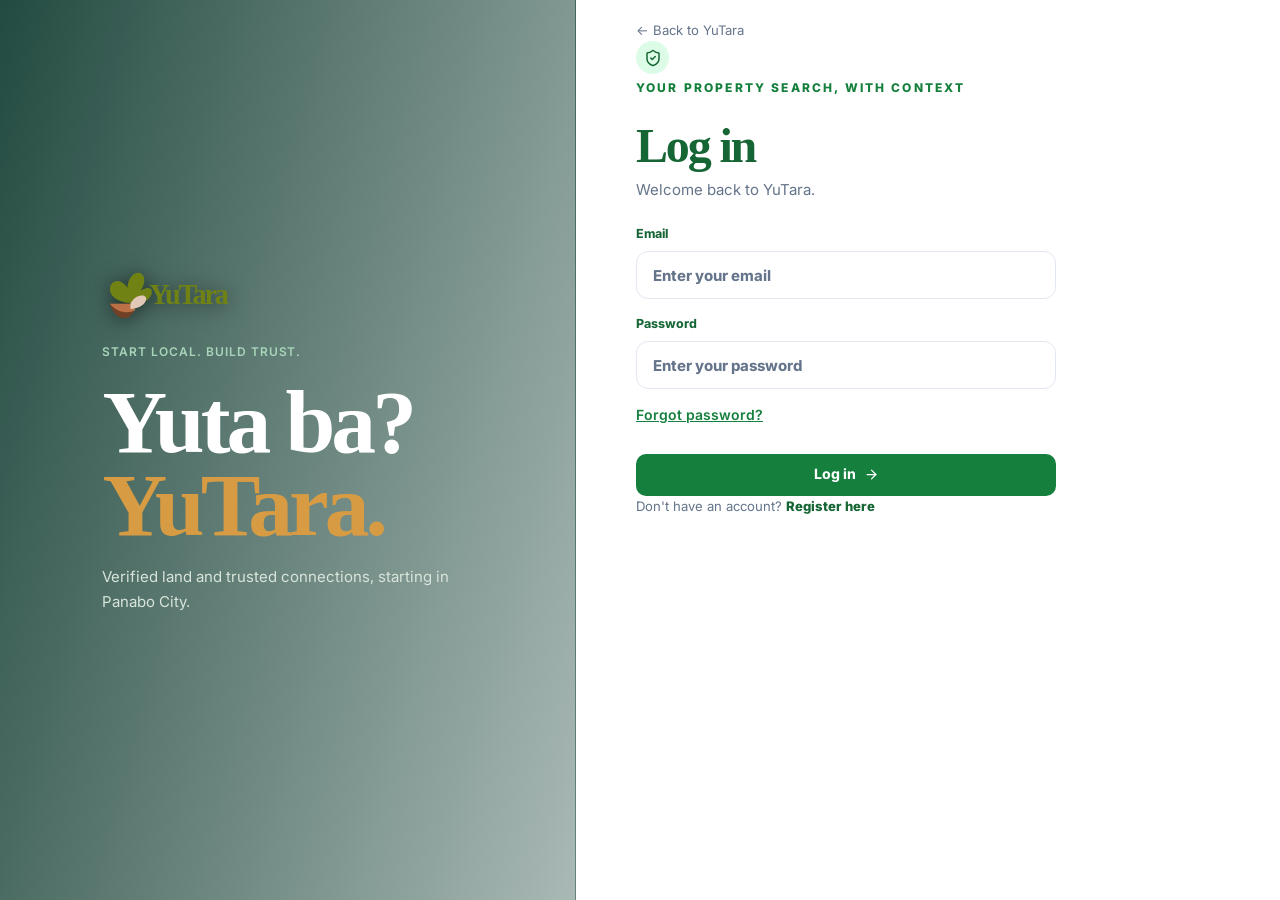
==== login.html @ 3e117502 "Initial commit: YuTara Marketplace HTML & CSS clone" ====
<!DOCTYPE html>
<html lang="en" data-scroll-behavior="smooth">
<head>
  <meta charset="UTF-8" />
  <meta name="viewport" content="width=device-width, initial-scale=1, maximum-scale=5, viewport-fit=cover" />
  <meta name="theme-color" content="#14532d" />
  <title>YuTara | Discover land with confidence</title>
  <link rel="stylesheet" href="styles.css" />
</head>
<body>
  <main class="login-page">
    <div class="login-visual">
      <div class="login-visual-copy">
        <div class="brand">
          <img alt="YuTara" width="160" height="48" class="brand-logo brand-logo-large" src="yutara-logo.svg" />
        </div>
        <div>
          <div class="eyebrow">Start local. Build trust.</div>
          <h1 class="display">
            Yuta ba?<br />
            <em>YuTara.</em>
          </h1>
          <p>
            Verified land and trusted connections, starting in Panabo City.
          </p>
        </div>
      </div>
    </div>

    <section class="login-panel">
      <a class="login-back" href="index.html">← Back to YuTara</a>
      <div class="login-form-wrap">
        <div class="seal">
          <svg xmlns="http://www.w3.org/2000/svg" width="18" height="18" viewBox="0 0 24 24" fill="none" stroke="currentColor" stroke-width="2" stroke-linecap="round" stroke-linejoin="round" class="lucide lucide-shield-check">
            <path d="M20 13c0 5-3.5 7.5-7.66 8.95a1 1 0 0 1-.67-.01C7.5 20.5 4 18 4 13V6a1 1 0 0 1 1-1c2 0 4.5-1.2 6.24-2.72a1.17 1.17 0 0 1 1.52 0C14.51 3.81 17 5 19 5a1 1 0 0 1 1 1z"></path>
            <path d="m9 12 2 2 4-4"></path>
          </svg>
        </div>
        <div class="eyebrow">Your property search, with context</div>
        <h2 class="display">Log in</h2>
        <p class="muted">Welcome back to YuTara.</p>

        <form onsubmit="handleLoginSubmit(event)" class="form-grid" novalidate>
          <label>
            Email
            <input
              id="login-email"
              class="form-input"
              type="email"
              placeholder="Enter your email"
              oninput="document.getElementById('login-error').style.display='none'"
            />
          </label>
          <label>
            Password
            <input
              id="login-password"
              class="form-input"
              type="password"
              placeholder="Enter your password"
              oninput="document.getElementById('login-error').style.display='none'"
            />
          </label>
          <div style="display: flex; justify-content: space-between; align-items: center; margin-bottom: 12px; font-size: 0.875rem;">
            <button
              type="button"
              class="forgot-password-link"
              onclick="openForgotModal()"
            >
              Forgot password?
            </button>
          </div>
          <p id="login-error" class="form-error" role="alert" style="display: none;"></p>
          <button class="button button-primary" type="submit">
            Log in
            <svg xmlns="http://www.w3.org/2000/svg" width="15" height="15" viewBox="0 0 24 24" fill="none" stroke="currentColor" stroke-width="2" stroke-linecap="round" stroke-linejoin="round" class="lucide lucide-arrow-right">
              <path d="M5 12h14"></path>
              <path d="m12 5 7 7-7 7"></path>
            </svg>
          </button>
        </form>

        <p class="login-register">
          Don't have an account?
          <a href="register.html" class="button-link">Register here</a>
        </p>
      </div>
    </section>

    <!-- Forgot Password Modal -->
    <div id="forgot-modal" class="modal-backdrop" role="dialog" aria-modal="true" style="display: none;">
      <div class="modal">
        <div class="modal-header">
          <h2 class="display">Forgot Password</h2>
          <button class="close-button" onclick="closeForgotModal()" aria-label="Close">
            <svg xmlns="http://www.w3.org/2000/svg" width="19" height="19" viewBox="0 0 24 24" fill="none" stroke="currentColor" stroke-width="2" stroke-linecap="round" stroke-linejoin="round" class="lucide lucide-x">
              <path d="M18 6 6 18"></path>
              <path d="m6 6 12 12"></path>
            </svg>
          </button>
        </div>
        <form onsubmit="handleForgotSubmit(event)" class="form-grid" novalidate>
          <p class="muted">
            Enter your email address and we will send instructions to reset
            your password.
          </p>
          <label>
            Email address
            <input
              id="forgot-email"
              class="form-input"
              type="email"
              placeholder="Enter your email"
            />
          </label>
          <p id="forgot-message" role="alert" style="display: none; margin-top: 10px; padding: 10px; border-radius: 6px; font-size: 0.875rem;"></p>
          <div id="forgot-actions" class="modal-foot" style="justify-content: space-between;">
            <button type="button" class="button button-ghost" onclick="closeForgotModal()">Cancel</button>
            <button class="button button-primary" type="submit">Send reset link</button>
          </div>
        </form>
      </div>
    </div>
  </main>
  <script src="app.js"></script>
</body>
</html>
---- styles.css ----
﻿@import url("https://fonts.googleapis.com/css2?family=Inter:wght@300;400;500;600;700&family=Manrope:wght@500;600;700;800&display=swap");

:root {
  --background: #ffffff;
  --foreground: #14532d;
  --primary-green: #166534;
  --action-green: #15803d;
  --accent-green: #22c55e;
  --deep-green: #14532d;
  --soft-green: #dcfce7;
  --background-green: #f0fdf4;
  --white: #ffffff;
  --light-gray: #f8fafc;
  --heading-color: #14532d;
  --body-color: #334155;
  --muted-color: #64748b;
  --border-color: #e2e8f0;
  --green-border: #bbf7d0;
  --line: #e2e8f0;
  --gold: #e8c16c;
  --earth: #7e6840;
  --muted: #64748b;
  --slate: #64748b;
  --amber: #e8c16c;
  --danger: #b91c1c;
  --sans: "Inter", system-ui, -apple-system, "Helvetica Neue", Arial, sans-serif;
  --display: "Manrope", "Inter", system-ui, -apple-system, "Helvetica Neue", Arial,
    sans-serif;
  --radius: 12px;
  --radius-sm: 8px;
  --radius-lg: 16px;
  --shadow-sm: 0 1px 2px 0 rgb(0 0 0 / 0.05);
  --shadow: 0 4px 6px -1px rgb(0 0 0 / 0.06), 0 2px 4px -2px rgb(0 0 0 / 0.04);
  --shadow-md: 0 10px 15px -3px rgb(0 0 0 / 0.07), 0 4px 6px -4px rgb(0 0 0 / 0.06);
  --shadow-lg: 0 20px 25px -5px rgb(0 0 0 / 0.08), 0 8px 10px -6px rgb(0 0 0 / 0.05);
}


* {
  box-sizing: border-box;
}

html {
  scroll-behavior: smooth;
  font-size: 16px;
}

body {
  margin: 0;
  background: var(--background);
  color: var(--body-color);
  font-family: var(--sans);
  font-size: 1rem;
  line-height: 1.6;
  -webkit-font-smoothing: antialiased;
}

h1, h2, h3, h4, h5, h6 {
  font-family: var(--display);
  color: var(--heading-color);
  font-weight: 700;
  line-height: 1.2;
  margin: 0 0 0.75rem 0;
}

h1 { font-size: 2.25rem; }
h2 { font-size: 1.875rem; }
h3 { font-size: 1.5rem; }
h4 { font-size: 1.25rem; }

p {
  font-size: 0.9375rem;
  line-height: 1.6;
  margin: 0 0 1rem 0;
}

p, li, dd, dt, figcaption {
  font-family: var(--sans);
  color: var(--body-color);
}

button,
input,
select,
textarea {
  font: inherit;
}
button {
  cursor: pointer;
}
a {
  color: inherit;
  text-decoration: none;
}

/* ============================================================
   DESIGN SYSTEM â€“ BUTTONS
   ============================================================ */
.btn {
  display: inline-flex;
  align-items: center;
  justify-content: center;
  gap: 8px;
  min-height: 44px;
  padding: 0 20px;
  border-radius: var(--radius);
  border: 1px solid transparent;
  font-weight: 600;
  font-size: 0.9375rem;
  transition: all 0.2s ease;
  cursor: pointer;
  font-family: inherit;
}
.btn:disabled {
  opacity: 0.55;
  cursor: not-allowed;
  transform: none;
}
.btn-primary {
  background: var(--action-green);
  color: var(--white);
  border-color: var(--action-green);
}
.btn-primary:hover:not(:disabled) {
  background: var(--primary-green);
  border-color: var(--primary-green);
}
.btn-ghost {
  background: transparent;
  color: var(--heading-color);
  border-color: var(--border-color);
}
.btn-ghost:hover:not(:disabled) {
  background: var(--background-green);
  border-color: var(--green-border);
}
.btn-outline {
  background: transparent;
  color: var(--action-green);
  border-color: var(--action-green);
}
.btn-outline:hover:not(:disabled) {
  background: var(--action-green);
  color: var(--white);
}
.btn-sm {
  min-height: 36px;
  padding: 0 14px;
  font-size: 0.875rem;
}
.btn-icon {
  width: 44px;
  height: 44px;
  padding: 0;
  border-radius: var(--radius);
}

/* ============================================================
   DESIGN SYSTEM â€“ INPUTS & SELECTS
   ============================================================ */
.input {
  width: 100%;
  height: 44px;
  border: 1px solid var(--border-color);
  background: var(--white);
  border-radius: var(--radius);
  padding: 0 16px;
  font-size: 0.9375rem;
  color: var(--body-color);
  transition: border-color 0.2s ease, box-shadow 0.2s ease;
}
.input:focus {
  outline: none;
  border-color: var(--action-green);
  box-shadow: 0 0 0 3px rgb(34 197 94 / 0.1);
}
select.input {
  cursor: pointer;
}
.textarea {
  min-height: 120px;
  padding: 12px 16px;
  resize: vertical;
}
.label {
  display: block;
  font-size: 0.8125rem;
  font-weight: 600;
  color: var(--heading-color);
  margin-bottom: 6px;
  letter-spacing: 0.02em;
}
.form-field {
  margin-bottom: 1.5rem;
}

/* ============================================================
   DESIGN SYSTEM â€“ BADGES & STATUS
   ============================================================ */
.badge {
  display: inline-flex;
  align-items: center;
  gap: 6px;
  height: 24px;
  padding: 0 8px;
  border-radius: var(--radius-sm);
  font-size: 0.6875rem;
  font-weight: 700;
  letter-spacing: 0.05em;
  text-transform: uppercase;
  white-space: nowrap;
}
.badge-green {
  background: var(--soft-green);
  color: var(--deep-green);
}
.badge-amber {
  background: #fef3c7;
  color: #92400e;
}
.badge-red {
  background: #fee2e2;
  color: #991b1b;
}
.badge-gray {
  background: var(--light-gray);
  color: var(--muted-color);
}

/* ============================================================
   DESIGN SYSTEM â€“ CARDS
   ============================================================ */
.card {
  background: var(--white);
  border: 1px solid var(--border-color);
  border-radius: var(--radius-lg);
  overflow: hidden;
  transition: transform 0.2s ease, box-shadow 0.2s ease;
}
.card:hover {
  transform: translateY(-2px);
  box-shadow: var(--shadow-md);
}
.card > img {
  width: 100%;
  height: 100%;
  object-fit: cover;
  display: block;
}
.card-body {
  padding: 1.5rem;
}
.card-image {
  width: 100%;
  height: 200px;
  background-position: center;
  background-size: cover;
  overflow: hidden;
  border-radius: var(--radius-lg);
}

/* ============================================================
   DESIGN SYSTEM â€“ LAYOUT UTILITIES
   ============================================================ */
.app-shell {
  min-height: 100vh;
  background: var(--background);
  overflow-x: clip;
}
.container {
  width: min(1200px, calc(100% - 40px));
  margin: 0 auto;
}
.page {
  padding: 3rem 0;
}
.section {
  padding: 4rem 0;
}
.section-heading {
  display: flex;
  align-items: end;
  justify-content: space-between;
  gap: 1rem;
  margin-bottom: 2rem;
}
.section-heading h2 {
  font-size: 1.875rem;
  margin: 0;
}
.section-heading p {
  color: var(--muted-color);
  font-size: 0.9375rem;
  max-width: 400px;
  margin: 0;
}
.eyebrow {
  display: inline-flex;
  align-items: center;
  gap: 6px;
  font-size: 0.75rem;
  font-weight: 800;
  letter-spacing: 0.18em;
  text-transform: uppercase;
  color: var(--action-green);
  text-transform: uppercase;
}

/* ============================================================
   DESIGN SYSTEM â€“ LOADING & EMPTY STATES
   ============================================================ */
.empty-state {
  display: flex;
  flex-direction: column;
  align-items: center;
  justify-content: center;
  text-align: center;
  padding: 4rem 1.5rem;
}
.empty-state h3 {
  color: var(--heading-color);
  font-size: 1.25rem;
  margin: 1rem 0 0.5rem 0;
}
.empty-state p {
  color: var(--muted-color);
  font-size: 0.9375rem;
  max-width: 320px;
  margin: 0 auto 1.5rem auto;
}
.spinner {
  width: 34px;
  height: 34px;
  border-radius: 50%;
  border: 3px solid var(--border-color);
  border-top-color: var(--action-green);
  animation: spin 0.8s linear infinite;
}
@keyframes spin {
  to { transform: rotate(360deg); }
}
@keyframes fadeUp {
  from { opacity: 0; transform: translateY(12px); }
  to { opacity: 1; transform: none; }
}
.fade-up {
  animation: fadeUp 0.4s ease both;
}

/* ============================================================
   DESIGN SYSTEM â€“ SIDEBAR NAVIGATION (Spec Part 2)
   ============================================================ */
.sidebar-shell {
  display: block;
  min-height: 100vh;
  width: 100%;
}
.sidebar-holder {
  position: fixed;
  top: 0;
  left: 0;
  width: 260px;
  height: 100vh;
  background: var(--white);
  border-right: 1px solid var(--border-color);
  display: flex;
  flex-direction: column;
  z-index: 100;
  transition: transform 0.28s ease;
  overflow-y: auto;
  flex-shrink: 0;
}
.sidebar-holder .sidebar-content {
  display: flex;
  flex-direction: column;
  height: 100%;
}
.sidebar-brand {
  padding: 1.25rem 1.25rem 1rem 1.25rem;
  display: flex;
  flex-direction: column;
  gap: 0.5rem;
  border-bottom: 1px solid var(--border-color);
}
.brand-flex {
  display: flex;
  align-items: center;
  gap: 0.75rem;
}
.sidebar-logo-mark {
  width: 40px;
  height: 40px;
  display: grid;
  place-items: center;
  background: var(--soft-green);
  border-radius: var(--radius);
  overflow: hidden;
}
.sidebar-logo-mark img {
  width: 28px;
  height: 28px;
  object-fit: contain;
}
.sidebar-brand-name {
  font-family: var(--display);
  font-size: 1.25rem;
  font-weight: 800;
  color: var(--heading-color);
  letter-spacing: -0.02em;
}
.sidebar-brand-slogan {
  font-size: 0.6875rem;
  color: var(--muted-color);
  font-weight: 500;
  letter-spacing: 0.04em;
}
.sidebar-divider {
  height: 1px;
  background: var(--border-color);
  margin: 0.75rem 0;
}
.sidebar-nav {
  flex: 1;
  overflow-y: auto;
  padding: 0.5rem 0;
}
.sidebar-group {
  margin: 0 1rem;
}
.sidebar-group-label {
  font-size: 0.6875rem;
  font-weight: 800;
  letter-spacing: 0.14em;
  text-transform: uppercase;
  color: var(--muted-color);
  margin: 1rem 0 0.5rem 1.25rem;
  padding-left: 0.25rem;
}
.sidebar-group:first-child .sidebar-group-label {
  margin-top: 0.25rem;
}
.sidebar-group-list {
  list-style: none;
  margin: 0;
  padding: 0;
  display: flex;
  flex-direction: column;
  gap: 0.25rem;
}
.sidebar-item {
  display: flex;
  align-items: center;
  gap: 0.75rem;
  width: 100%;
  padding: 0.75rem 1.25rem;
  border: 0;
  background: transparent;
  color: var(--body-color);
  font-size: 0.875rem;
  font-weight: 500;
  border-radius: var(--radius);
  text-align: left;
  cursor: pointer;
  transition: all 0.15s ease;
}
.sidebar-item:hover {
  background: var(--background-green);
  color: var(--heading-color);
}
.sidebar-item svg {
  flex: 0 0 auto;
}
.sidebar-item-label {
  flex: 1;
  min-width: 0;
}
.sidebar-item-arrow {
  flex: 0 0 auto;
  color: var(--muted-color);
  font-size: 0.625rem;
}
.sidebar-item-active {
  background: var(--soft-green);
  color: var(--deep-green);
  font-weight: 600;
}
.sidebar-item-active svg {
  color: var(--action-green);
}
.sidebar-item-active .sidebar-item-arrow {
  color: var(--action-green);
}
.sidebar-footer {
  margin-top: auto;
  padding: 1rem 1.25rem;
  border-top: 1px solid var(--border-color);
  display: flex;
  flex-direction: column;
  gap: 0.75rem;
}
.sidebar-profile {
  display: flex;
  align-items: center;
  gap: 0.75rem;
  padding: 0.75rem 1rem;
  background: var(--background-green);
  border: 1px solid var(--green-border);
  border-radius: var(--radius);
}
.sidebar-profile-avatar {
  width: 36px;
  height: 36px;
  border-radius: 50%;
  background: var(--soft-green);
  color: var(--deep-green);
  display: grid;
  place-items: center;
  font-weight: 700;
  font-size: 0.875rem;
  flex: 0 0 auto;
}
.sidebar-profile-initials {
  line-height: 1;
}
.sidebar-profile-info {
  flex: 1;
  min-width: 0;
}
.sidebar-profile-name {
  font-size: 0.875rem;
  font-weight: 600;
  color: var(--heading-color);
  white-space: nowrap;
  overflow: hidden;
  text-overflow: ellipsis;
}
.sidebar-profile-role {
  font-size: 0.75rem;
  color: var(--muted-color);
  white-space: nowrap;
  overflow: hidden;
  text-overflow: ellipsis;
}
.sidebar-profile-menu {
  width: 32px;
  height: 32px;
  border: 0;
  background: var(--white);
  border-radius: 50%;
  color: var(--muted-color);
  cursor: pointer;
  display: grid;
  place-items: center;
  flex: 0 0 auto;
}
.sidebar-profile-menu:hover {
  background: var(--background-green);
  color: var(--heading-color);
}
.sidebar-logout {
  display: flex;
  align-items: center;
  gap: 0.75rem;
  width: 100%;
  padding: 0.625rem 1rem;
  border: 0;
  background: transparent;
  color: var(--muted-color);
  font-size: 0.875rem;
  font-weight: 500;
  border-radius: var(--radius);
  cursor: pointer;
  transition: all 0.15s ease;
}
.sidebar-logout:hover {
  background: #fef2f2;
  color: var(--danger);
}

/* Mobile drawer */
.sidebar-backdrop {
  position: fixed;
  inset: 0;
  background: rgba(15, 23, 42, 0.35);
  z-index: 200;
  backdrop-filter: blur(2px);
}
.sidebar-drawer {
  position: fixed;
  top: 0;
  left: 0;
  width: min(280px, 80vw);
  height: 100vh;
  background: var(--white);
  border-right: 1px solid var(--border-color);
  z-index: 210;
  transform: translatex(-100%);
  animation: slideIn 0.28s ease forwards;
  display: flex;
  flex-direction: column;
  overflow-y: auto;
}
@keyframes slideIn {
  from { transform: translatex(-100%); }
  to { transform: translatex(0); }
}
.sidebar-drawer-header {
  display: flex;
  align-items: center;
  justify-content: space-between;
  padding: 1rem 1.25rem;
  border-bottom: 1px solid var(--border-color);
}
.sidebar-drawer-close {
  border: 0;
  background: transparent;
  color: var(--body-color);
  cursor: pointer;
  padding: 0.25rem;
  border-radius: var(--radius-sm);
}
.sidebar-drawer-close:hover {
  background: var(--background-green);
}
.sidebar-drawer-nav {
  flex: 1;
  padding: 1rem 0;
  overflow-y: auto;
}
.sidebar-drawer-group {
  padding: 0 1.25rem;
}
.sidebar-drawer-group-label {
  font-size: 0.6875rem;
  font-weight: 800;
  letter-spacing: 0.14em;
  text-transform: uppercase;
  color: var(--muted-color);
  margin: 1rem 0 0.5rem 0;
}
.sidebar-drawer-group:first-child .sidebar-drawer-group-label {
  margin-top: 0.25rem;
}
.sidebar-drawer-group-list {
  list-style: none;
  margin: 0;
  padding: 0;
  display: flex;
  flex-direction: column;
  gap: 0.25rem;
}
.sidebar-drawer-item {
  display: flex;
  align-items: center;
  gap: 0.75rem;
  width: 100%;
  padding: 0.75rem 1rem;
  border: 0;
  background: transparent;
  color: var(--body-color);
  font-size: 0.9375rem;
  font-weight: 500;
  border-radius: var(--radius);
  text-align: left;
  cursor: pointer;
  transition: all 0.15s ease;
}
.sidebar-drawer-item:hover {
  background: var(--background-green);
  color: var(--heading-color);
}
.sidebar-drawer-footer {
  padding: 1rem 1.25rem;
  border-top: 1px solid var(--border-color);
}
.sidebar-drawer-logout {
  display: flex;
  align-items: center;
  gap: 0.75rem;
  width: 100%;
  padding: 0.625rem 1rem;
  border: 0;
  background: transparent;
  color: var(--muted-color);
  font-size: 0.9375rem;
  font-weight: 500;
  border-radius: var(--radius);
  cursor: pointer;
  transition: all 0.15s ease;
}
.sidebar-drawer-logout:hover {
  background: #fef2f2;
  color: var(--danger);
}

/* Main content area next to sidebar */
.app-main {
  margin-left: 260px;
  min-height: 100vh;
  width: calc(100% - 260px);
  min-width: 0;
  background: var(--light-gray);
}
.app-main > .container {
  padding-left: 1.5rem;
  padding-right: 1.5rem;
  width: 100%;
  max-width: 1400px;
}
.profile-settings-grid {
  display: grid;
  grid-template-columns: 280px minmax(0, 1fr);
  align-items: start;
  gap: 2rem;
}
.settings-nav,
.settings-content {
  min-width: 0;
  background: var(--white);
  border: 1px solid var(--border-color);
  border-radius: var(--radius-lg);
}
.settings-nav {
  padding: 1rem;
}
.settings-section h2 {
  margin: 0 0 0.75rem;
  color: var(--heading-color);
  font-size: 1rem;
}
.settings-item {
  display: flex;
  align-items: center;
  gap: 0.75rem;
  width: 100%;
  padding: 0.75rem;
  border: 0;
  border-radius: var(--radius);
  background: transparent;
  color: var(--body-color);
  font: inherit;
  text-align: left;
  cursor: pointer;
}
.settings-item:hover,
.settings-item.active {
  background: var(--background-green);
  color: var(--deep-green);
}
.settings-content {
  padding: 1.5rem;
}
.settings-form .form-section + .form-section {
  margin-top: 1.5rem;
  padding-top: 1.5rem;
  border-top: 1px solid var(--border-color);
}
@media (max-width: 900px) {
  .profile-settings-grid {
    grid-template-columns: 220px minmax(0, 1fr);
    gap: 1.25rem;
  }
}
@media (max-width: 640px) {
  .profile-settings-grid {
    grid-template-columns: 1fr;
  }
  .settings-content {
    padding: 1rem;
  }
}

/* Dashboard layout consistency */
.dashboard-page-container {
  padding: 2rem 1.5rem;
  max-width: 1200px;
  margin: 0 auto;
}

/* Sidebar nav padding */
.sidebar-group {
  margin: 0 1.25rem;
}
.sidebar-item {
  padding: 0.75rem 1rem;
  font-size: 0.875rem;
}
.sidebar-group-list {
  gap: 0.375rem;
}

/* Stats - three main metrics */
.stats {
  display: grid;
  grid-template-columns: repeat(3, 1fr);
  gap: 1rem;
  margin-bottom: 3rem;
}
.stat {
  background: var(--white);
  border: 1px solid var(--border-color);
  border-radius: var(--radius);
  padding: 1.5rem;
  text-align: center;
  transition: box-shadow 0.2s ease;
}
.stat:hover {
  box-shadow: var(--shadow-md);
}

/* Dashboard section spacing */
.dashboard-section {
  margin-bottom: 3rem;
}
.dashboard-section:last-child {
  margin-bottom: 0;
}
.stat:hover {
  box-shadow: var(--shadow-sm);
}
.stat span {
  color: var(--muted-color);
  font-size: 0.8125rem;
  font-weight: 600;
  text-transform: uppercase;
  letter-spacing: 0.05em;
}
.stat strong {
  color: var(--heading-color);
  display: block;
  font-size: 1.75rem;
  font-weight: 800;
  margin-top: 0.5rem;
}

/* Responsive: tablet */
@media (max-width: 1024px) {
  .sidebar-holder {
    width: 240px;
  }
  .app-main {
    margin-left: 240px;
    width: calc(100% - 240px);
  }
  .app-header {
    margin-left: 240px;
    width: calc(100% - 240px);
  }
}

/* Responsive: mobile */
@media (max-width: 768px) {
  .sidebar-holder {
    position: fixed;
    transform: translatex(-100%);
    z-index: 210;
  }
  .sidebar-holder.open {
    transform: translatex(0);
  }
  .app-main {
    margin-left: 0;
    width: 100%;
  }
  .app-header {
    margin-left: 0;
    width: 100%;
  }
}
.demo-notice {
  position: relative;
  z-index: 40;
  display: flex;
  justify-content: center;
  gap: 8px;
  padding: 8px 20px;
  background: #fff4d8;
  border-bottom: 1px solid #ead29d;
  color: #594516;
  font-size: 0.78rem;
  line-height: 1.35;
  text-align: center;
}
.demo-notice strong {
  font-weight: 800;
  text-transform: uppercase;
  letter-spacing: 0.08em;
}

.display {
  font-family: Georgia, "Times New Roman", serif;
  letter-spacing: -0.045em;
}
.muted {
  color: var(--muted);
}
.topbar {
  height: 76px;
  display: flex;
  align-items: center;
  border-top: 3px solid var(--primary-green);
  border-bottom: 1px solid rgba(223, 229, 221, 0.8);
  background: rgba(255, 255, 255, 0.96);
  position: sticky;
  top: 0;
  z-index: 20;
  backdrop-filter: blur(16px);
  transition: transform 0.28s ease;
  padding-top: env(safe-area-inset-top, 0px);
}
.topbar-hidden {
  transform: translateY(-101%);
}
.topbar-dark {
  background: var(--primary-green);
  border-top: 3px solid var(--primary-green);
  border-bottom: 1px solid rgba(215, 156, 67, 0.3);
  color: white;
}
.topbar-dark .nav-links button {
  color: rgba(255, 255, 255, 0.9);
}
.topbar-dark .nav-links button:hover,
.topbar-dark .nav-links .active {
  color: white;
  background: rgba(215, 156, 67, 0.15);
}
.topbar-dark .icon-button {
  border-color: rgba(215, 156, 67, 0.4);
  background: rgba(215, 156, 67, 0.1);
  color: white;
}
.topbar-dark .button-ghost {
  border-color: rgba(215, 156, 67, 0.5);
  color: white;
}
.topbar-dark .button-ghost:hover {
  background: rgba(215, 156, 67, 0.15);
  color: white;
}
.topbar-dark .button-primary {
  background: var(--gold);
  color: #2a271c;
}
.topbar-dark .button-primary:hover {
  background: #e8c16c;
}
.topbar-dark .mobile-nav {
  background: var(--primary-green);
  border-bottom-color: rgba(215, 156, 67, 0.3);
}
.topbar-dark .mobile-nav a,
.topbar-dark .mobile-nav button {
  color: white;
}
.topbar-dark .mobile-nav a:hover,
.topbar-dark .mobile-nav button:hover {
  background: rgba(215, 156, 67, 0.15);
}

.topbar-transparent {
  background: rgba(18, 61, 50, 0.08);
  border-top: none;
  border-bottom: none;
  color: white;
  backdrop-filter: blur(4px);
  -webkit-backdrop-filter: blur(4px);
  position: absolute;
  top: 0;
  left: 0;
  right: 0;
  z-index: 30;
}
.topbar-transparent .nav-links button {
  color: white;
  text-shadow: 0 1px 3px rgba(0, 0, 0, 0.6);
}
.topbar-transparent .nav-links button:hover,
.topbar-transparent .nav-links .active {
  color: white;
  background: rgba(215, 156, 67, 0.15);
}
.topbar-transparent .icon-button {
  border-color: rgba(255, 255, 255, 0.35);
  background: rgba(255, 255, 255, 0.05);
  color: white;
}
.topbar-transparent .button-ghost {
  border-color: rgba(255, 255, 255, 0.35);
  color: white;
}
.topbar-transparent .button-ghost:hover {
  background: rgba(255, 255, 255, 0.1);
  color: white;
}
.topbar-transparent .mobile-nav {
  background: rgba(18, 61, 50, 0.9);
  border-bottom: none;
}
.topbar-transparent .mobile-nav a,
.topbar-transparent .mobile-nav button {
  color: white;
}
.topbar-transparent .mobile-nav a:hover,
.topbar-transparent .mobile-nav button:hover {
  background: rgba(255, 255, 255, 0.05);
}
.nav {
  display: flex;
  align-items: center;
  justify-content: space-between;
  gap: 24px;
}
.brand {
  display: flex;
  align-items: center;
  color: var(--primary-green);
}
.brand-logo {
  display: block;
  width: 132px;
  height: auto;
}
.brand-logo-large {
  display: block;
  width: 170px;
  height: auto;
}
.brand-mark {
  width: 32px;
  height: 32px;
  display: grid;
  place-items: center;
  border-radius: 10px;
  background: var(--primary-green);
  color: #f4cf87;
  font-family: Georgia, serif;
  font-size: 1.25rem;
}
.nav-links {
  display: flex;
  align-items: center;
  gap: 27px;
  margin-inline: auto;
}
.nav-links button {
  color: #526057;
  font-size: 0.92rem;
  background: none;
  border: 0;
  padding: 8px 0;
}
.nav-links button:hover,
.nav-links .active {
  color: white;
  background: var(--primary-green);
  font-weight: 700;
  padding-inline: 11px;
}
.public-site-links {
  display: flex;
  align-items: center;
  justify-content: center;
  flex: 1;
  gap: clamp(0.65rem, 1.5vw, 1.5rem);
  min-width: 0;
}
.public-site-links a {
  color: var(--body-color);
  font-size: 0.875rem;
  font-weight: 600;
  white-space: nowrap;
  text-decoration: none;
}
.public-site-links a:hover {
  color: var(--action-green);
}
.about-content-grid,
.contact-grid {
  display: grid;
  grid-template-columns: repeat(2, minmax(0, 1fr));
  gap: 3rem;
  margin-top: 2rem;
}
.about-content-grid {
  margin-top: 3rem;
}
.services-grid {
  display: grid;
  grid-template-columns: repeat(3, minmax(0, 1fr));
  gap: 1.5rem;
  margin-top: 2rem;
}
.nav-actions {
  position: relative;
  display: flex;
  align-items: center;
  gap: 10px;
}
.icon-button,
.menu-button {
  border: 1px solid var(--line);
  background: white;
  color: var(--primary-green);
  border-radius: 50%;
  width: 39px;
  height: 39px;
  display: grid;
  place-items: center;
}
.menu-button {
  display: none;
  border-radius: 10px;
}
.nav-toggle {
  display: none;
  border-radius: 10px;
}
.nav-auth {
  display: inline-flex;
  align-items: center;
  gap: 10px;
}
.mobile-nav {
  display: none;
  position: absolute;
  top: 100%;
  left: 0;
  right: 0;
  z-index: 25;
  padding: 8px 16px 16px;
  background: white;
  border-bottom: 1px solid var(--line);
  box-shadow: 0 20px 34px rgba(25, 51, 39, 0.14);
}
.mobile-nav a,
.mobile-nav button {
  display: block;
  width: 100%;
  text-align: left;
  padding: 13px 12px;
  border: 0;
  border-radius: 8px;
  background: none;
  color: var(--primary-green);
  font-size: 0.98rem;
  font-weight: 700;
}
.mobile-nav a:hover,
.mobile-nav button:hover {
  background: var(--soft-green);
}
[data-theme="dark"] .mobile-nav {
  background: #14201b;
}
.account-trigger {
  display: grid;
}
.account-menu {
  position: absolute;
  z-index: 30;
  top: calc(100% + 12px);
  right: 0;
  width: 180px;
  padding: 8px;
  border: 1px solid var(--line);
  background: white;
  box-shadow: 0 16px 35px rgba(25, 51, 39, 0.13);
}
.account-menu button {
  display: block;
  width: 100%;
  padding: 10px 11px;
  border: 0;
  background: transparent;
  color: var(--primary-green);
  text-align: left;
  font-size: 0.82rem;
}
.account-menu button:hover {
  background: var(--soft-green);
}
.account-menu hr {
  border: 0;
  border-top: 1px solid var(--line);
  margin: 5px 0;
}
.button {
  display: inline-flex;
  align-items: center;
  justify-content: center;
  gap: 8px;
  min-height: 42px;
  padding: 0 17px;
  border-radius: 10px;
  border: 1px solid transparent;
  font-weight: 750;
  font-size: 0.88rem;
  transition:
    transform 0.2s,
    background 0.2s,
    border 0.2s;
}
.button:hover {
  transform: translateY(-2px);
}
.button-primary {
  background: var(--action-green);
  color: white;
}
.button-primary:hover {
  background: var(--primary-green);
}
.button-ghost {
  background: transparent;
  color: var(--primary-green);
  border-color: var(--line);
}
.button-ghost:hover {
  background: white;
}
.button-gold {
  background: #edbd68;
  color: #2a271c;
}

.hero {
  min-height: 588px;
  padding: 74px 0 96px;
  position: relative;
  background:
    linear-gradient(
      110deg,
      #f7f8f3 0%,
      #f7f8f3 45%,
      rgba(247, 248, 243, 0.35) 100%
    ),
    url("https://images.unsplash.com/photo-1500382017468-9049fed747ef?auto=format&fit=crop&w=1800&q=85")
      center/cover;
}
.hero:after {
  content: "";
  position: absolute;
  inset: auto 0 0;
  height: 90px;
  background: linear-gradient(transparent, var(--background));
  pointer-events: none;
}
.hero-dark {
  min-height: 100vh;
  height: 100vh;
  padding: 120px 40px 60px 40px;
  position: relative;
  background:
    linear-gradient(
      180deg,
      rgba(18, 61, 50, 0.3) 0%,
      rgba(18, 61, 50, 0.2) 40%,
      rgba(18, 61, 50, 0.35) 100%
    ),
    url("https://images.unsplash.com/photo-1500382017468-9049fed747ef?auto=format&fit=crop&w=1800&q=85")
      center/cover fixed;
  display: block;
}
.hero-dark:after {
  display: none;
}
.hero-dark .hero-content {
  position: relative;
  z-index: 1;
  max-width: 560px;
  width: 100%;
  text-align: left !important;
  padding-left: 0;
}
.hero-dark .hero-content > * {
  text-align: left !important;
  margin-left: 0 !important;
}
.hero-dark .eyebrow {
  color: #e8c16c;
  text-transform: uppercase;
  letter-spacing: 0.15em;
  font-size: 0.82rem;
  margin-bottom: 12px;
}
.hero-dark h1,
.hero-dark h1 em {
  color: white;
  font-size: clamp(3.5rem, 8vw, 6rem);
  line-height: 1;
  margin: 0 0 16px 0;
}
.hero-dark h1 em {
  color: #d79c43;
  font-style: italic;
}
.hero-dark .hero-subhead {
  color: rgba(255, 255, 255, 0.9);
  font-size: clamp(0.95rem, 1.2vw, 1.1rem);
  line-height: 1.6;
  max-width: 480px;
  margin: 0 0 28px 0;
}
.hero-dark .hero-actions {
  justify-content: flex-start !important;
  margin-top: 0;
}
.hero-dark .hero-actions .button-primary {
  background: var(--gold);
  color: #2a271c;
  padding: 12px 24px;
  font-weight: 700;
}
.hero-dark .hero-actions .button-primary:hover {
  background: #e8c16c;
}
.hero-dark .seal {
  background: white;
  color: var(--primary-green);
}
.hero-dark .hero-note span {
  color: white;
}
.hero-content {
  position: relative;
  z-index: 1;
  max-width: 570px;
}
.hero h1,
.market-header h1,
.workspace h1,
.detail-copy h1 {
  color: var(--primary-green);
}
.hero h1 {
  font-size: clamp(3.7rem, 7vw, 6.7rem);
  line-height: 0.9;
  margin: 19px 0 25px;
}
.display em {
  color: #e8c16c;
}
.hero p {
  max-width: 465px;
  color: #526057;
  font-size: 1.08rem;
  line-height: 1.7;
}
.hero-actions {
  display: flex;
  gap: 11px;
  margin-top: 31px;
}
.hero-note {
  display: flex;
  align-items: center;
  gap: 11px;
  margin-top: 37px;
  color: #607069;
  font-size: 0.82rem;
}
.hero-note strong {
  color: var(--primary-green);
}
.seal {
  width: 33px;
  height: 33px;
  display: grid;
  place-items: center;
  background: var(--soft-green);
  color: var(--primary-green);
  border-radius: 50%;
}

.section-heading h2 {
  margin: 8px 0 0;
  color: var(--primary-green);
  font-size: clamp(2rem, 4vw, 3.4rem);
  line-height: 1;
}
.section-heading p {
  max-width: 360px;
  color: var(--muted);
  line-height: 1.6;
}
.trust-grid {
  display: grid;
  grid-template-columns: repeat(4, 1fr);
  gap: 12px;
}
.trust-card {
  padding: 25px;
  border: 1px solid var(--line);
  background: rgba(255, 255, 255, 0.45);
  min-height: 205px;
}
.trust-icon {
  color: var(--gold);
  margin-bottom: 39px;
}
.trust-card h3 {
  color: var(--primary-green);
  margin: 0 0 8px;
  font-size: 1.02rem;
}
.trust-card p {
  color: var(--muted);
  font-size: 0.85rem;
  line-height: 1.6;
  margin: 0;
}
.soft-band {
  background: var(--light-gray);
}
.property-grid {
  display: grid;
  grid-template-columns: repeat(3, 1fr);
  gap: 18px;
}
.property-card {
  border: 1px solid var(--line);
  background: var(--white);
  overflow: hidden;
  border-radius: 12px;
  transition:
    transform 0.2s,
    box-shadow 0.2s;
}
.property-card:hover {
  transform: translateY(-4px);
  box-shadow: 0 20px 40px rgba(15, 23, 42, 0.08);
}
.property-image {
  height: 205px;
  aspect-ratio: 4 / 3;
  position: relative;
  background-position: center;
  background-size: cover;
  overflow: hidden;
}
.property-image:after {
  content: "";
  position: absolute;
  inset: 0;
  background: linear-gradient(180deg, rgba(0, 0, 0, 0.18), transparent 40%);
}
.property-card:hover .property-image {
  transform: scale(1.04);
  transition: transform 0.4s ease;
}
.price-per-sqm {
  color: var(--earth);
  font-size: 0.78rem;
  font-weight: 700;
}
.property-road-access {
  display: flex;
  align-items: center;
  gap: 6px;
  margin-top: 6px;
  color: var(--muted);
  font-size: 0.72rem;
}
.badge-row {
  position: absolute;
  z-index: 1;
  top: 13px;
  left: 13px;
  display: flex;
  gap: 7px;
}
.badge {
  display: inline-flex;
  align-items: center;
  gap: 5px;
  padding: 5px 8px;
  font-size: 0.65rem;
  font-weight: 850;
  letter-spacing: 0.06em;
  text-transform: uppercase;
  border-radius: 5px;
}
.badge-verified {
  color: #234b38;
  background: #dff3e2;
}
.badge-promoted {
  background: #f3cf8f;
  color: #66501e;
}
.badge-status {
  background: rgba(255, 255, 255, 0.92);
  color: var(--primary-green);
}
.badge-status.open_for_offers,
.status.open_for_offers {
  background: #dff3e2;
  color: #276344;
}
.badge-status.closed,
.status.closed {
  background: #e7e9e6;
  color: #68726c;
}
.badge-status.sold,
.status.sold {
  background: #dceaf1;
  color: #356274;
}
.badge-status.terminated,
.status.terminated {
  background: #ffe1d9;
  color: #9a432d;
}
.listing-status {
  margin-top: 5px;
}
.save-float {
  position: absolute;
  z-index: 1;
  right: 13px;
  top: 13px;
  background: white;
  color: var(--primary-green);
  border: 0;
  border-radius: 50%;
  width: 34px;
  height: 34px;
  display: grid;
  place-items: center;
}
.property-body {
  padding: 18px;
}
.property-type {
  color: var(--gold);
  font-size: 0.69rem;
  font-weight: 850;
  letter-spacing: 0.11em;
  text-transform: uppercase;
}
.property-body h3 {
  color: var(--primary-green);
  margin: 8px 0 6px;
  font-size: 1.13rem;
}
.property-location {
  display: flex;
  align-items: center;
  gap: 5px;
  color: var(--muted);
  font-size: 0.82rem;
}
.property-meta {
  display: flex;
  justify-content: space-between;
  align-items: end;
  margin-top: 18px;
  padding-top: 14px;
  border-top: 1px solid #edf0ec;
}
.price {
  color: var(--primary-green);
  font-weight: 900;
  font-size: 1.05rem;
}
.area {
  color: var(--muted);
  font-size: 0.78rem;
}
.card-action {
  width: 100%;
  margin-top: 15px;
}

.marketplace {
  padding: 42px 20px 90px;
}
.market-header {
  display: flex;
  align-items: end;
  justify-content: space-between;
  gap: 20px;
  margin: 28px 0;
}
.market-header h1 {
  font-size: clamp(2.2rem, 5vw, 4.2rem);
  line-height: 0.95;
  margin: 0;
}
.search-box {
  display: flex;
  align-items: center;
  gap: 10px;
  background: white;
  border: 1px solid var(--line);
  padding: 0 14px;
  min-width: min(410px, 100%);
  height: 48px;
}
.search-box input {
  border: 0;
  outline: 0;
  width: 100%;
  color: var(--primary-green);
}
.market-layout {
  display: grid;
  grid-template-columns: 235px 1fr;
  gap: 30px;
}
.filter-panel {
  border-top: 2px solid var(--primary-green);
  padding-top: 17px;
  position: sticky;
  top: 96px;
  align-self: start;
}
.filter-panel h3 {
  color: var(--primary-green);
  margin: 0 0 19px;
}
.filter-group {
  padding: 18px 0;
  border-bottom: 1px solid var(--line);
}
.filter-group label {
  display: block;
  color: #5e6d63;
  font-size: 0.78rem;
  margin-bottom: 9px;
}
.filter-group input,
.filter-group select,
.form-input {
  width: 100%;
  border: 1px solid var(--line);
  background: white;
  padding: 10px 11px;
  outline: 0;
  color: var(--primary-green);
}
.filter-group input:focus,
.filter-group select:focus,
.form-input:focus {
  border-color: var(--gold);
  box-shadow: 0 0 0 3px rgba(215, 156, 67, 0.14);
}
.range-row {
  display: grid;
  grid-template-columns: 1fr 1fr;
  gap: 7px;
}
.check-label {
  display: flex !important;
  align-items: center;
  gap: 8px;
  margin: 0 !important;
}
.results-top {
  display: flex;
  align-items: center;
  justify-content: space-between;
  margin-bottom: 17px;
}
.results-top select {
  border: 0;
  background: transparent;
  color: var(--primary-green);
  font-weight: 700;
  padding: 7px;
}
.mobile-filter {
  display: none;
}

.map-page {
  padding: 48px 20px 90px;
}
.map-heading,
.dashboard-heading {
  display: flex;
  align-items: end;
  justify-content: space-between;
  gap: 24px;
  margin-bottom: 30px;
}
.map-heading h1 {
  max-width: 650px;
  margin: 12px 0 10px;
  color: var(--primary-green);
  font-size: clamp(2.5rem, 5vw, 4.8rem);
  line-height: .94;
}
.map-layout {
  display: grid;
  grid-template-columns: minmax(0, 1fr) 335px;
  gap: 18px;
  align-items: start;
}
.map-canvas {
  height: 520px;
  min-height: 520px;
  position: relative;
  overflow: hidden;
  border: 1px solid #cbd8cb;
  background:
    linear-gradient(28deg, transparent 45%, rgba(255,255,255,.7) 46%, rgba(255,255,255,.7) 49%, transparent 50%),
    linear-gradient(150deg, transparent 48%, rgba(255,255,255,.75) 49%, rgba(255,255,255,.75) 52%, transparent 53%),
    #dce9d8;
  background-size: 220px 180px, 260px 210px, auto;
}
.map-watermark {
  position: absolute;
  top: 22px;
  left: 24px;
  color: #66836f;
  font-size: .68rem;
  font-weight: 800;
  letter-spacing: .14em;
}
.map-road {
  position: absolute;
  height: 14px;
  background: #f8f2df;
  border: 2px solid #d4c9aa;
  transform: rotate(-24deg);
}
.road-one { width: 120%; top: 45%; left: -8%; }
.road-two { width: 95%; top: 68%; left: 10%; transform: rotate(17deg); }
.map-marker {
  position: absolute;
  z-index: 2;
  display: flex;
  align-items: center;
  gap: 4px;
  min-height: 40px;
  padding: 7px 9px;
  border: 2px solid white;
  border-radius: 20px;
  background: var(--primary-green);
  color: white;
  box-shadow: 0 5px 14px rgba(18,61,50,.22);
  transform: translate(-50%, -50%);
  font-size: .68rem;
  font-weight: 800;
}
.map-marker.selected { background: var(--gold); color: #2a271c; }
.map-marker span { white-space: nowrap; }
.map-marker.map-cluster { background: #315a46; }
.map-marker.map-cluster.selected { background: var(--gold); }
.map-disclaimer {
  position: absolute;
  right: 16px;
  bottom: 14px;
  max-width: 300px;
  margin: 0;
  padding: 9px 11px;
  background: rgba(255,255,255,.9);
  color: var(--muted);
  font-size: .68rem;
  line-height: 1.45;
}
.map-preview {
  align-self: start;
  padding: 18px;
  border: 1px solid var(--line);
  background: white;
}
.map-nearby-listings {
  display: grid;
  gap: 6px;
  margin-top: 14px;
  padding: 12px;
  border: 1px solid var(--line);
  background: #f7f9f5;
}
.map-nearby-listings strong {
  color: var(--primary-green);
  font-size: .78rem;
}
.map-nearby-listings button {
  padding: 6px 0;
  border: 0;
  background: transparent;
  color: var(--foreground);
  cursor: pointer;
  font-size: .75rem;
  text-align: left;
}
.map-nearby-listings button[aria-pressed="true"] {
  color: var(--primary-green);
  font-weight: 800;
}
.map-preview-image,
.reservation-image {
  height: 150px;
  margin: 12px 0 14px;
  background-position: center;
  background-size: cover;
}
.map-preview h2 { color: var(--primary-green); font-size: 1.3rem; margin: 12px 0 6px; }
.map-preview-price { display: block; margin-top: 18px; color: var(--primary-green); font-size: 1.25rem; }
.map-preview-actions, .detail-actions { display: flex; flex-wrap: wrap; gap: 8px; margin-top: 19px; }
.map-list { margin-top: 65px; }
.map-reference {
  margin-top: 12px;
  padding: 16px;
  border: 1px solid var(--line);
  background: white;
  color: var(--primary-green);
}
.map-reference p, .map-reference small { display: block; margin: 8px 0 0; color: var(--muted); }
.map-reference small { font-size: .72rem; line-height: 1.5; }
.reservation-shell { max-width: 1050px; }
.reservation-shell h1 { margin: 16px 0 8px; }
.reservation-grid { display: grid; grid-template-columns: 1.05fr .95fr; gap: 18px; margin-top: 28px; }
.reservation-card { overflow: hidden; }
.reservation-card .property-body { padding: 26px; }
.reservation-card h2 { color: var(--primary-green); margin: 15px 0 7px; }
.reservation-card .detail-price { display: block; }
.form-label { display: block; margin-top: 20px; color: var(--primary-green); font-size: .78rem; font-weight: 750; }
.full-button { width: 100%; margin-top: 20px; }
.reservation-error { margin-top: 30px; }
.confirmation-panel { max-width: 620px; margin: 35px auto; padding: 35px; text-align: center; background: white; border: 1px solid var(--line); }
.confirmation-panel .seal { margin: 0 auto 18px; }
.confirmation-panel h2 { color: var(--primary-green); margin: 14px 0 8px; }
.confirmation-panel .review-panel { margin: 25px 0; text-align: left; }
.dashboard-heading h2 { margin: 8px 0 0; color: var(--primary-green); font-size: clamp(1.8rem, 3vw, 2.8rem); }
.dashboard-grid { display: grid; grid-template-columns: repeat(2, 1fr); gap: 18px; }
.asset-card { overflow: hidden; border: 1px solid var(--line); background: white; }
.asset-image { height: 190px; background-position: center; background-size: cover; }
.asset-card h3 { color: var(--primary-green); margin: 12px 0 6px; }
.asset-documents { display: grid; gap: 6px; margin: 18px 0; padding: 13px; background: var(--soft-green); color: var(--primary-green); font-size: .8rem; }
.asset-documents strong { display: flex; gap: 6px; align-items: center; }
.asset-documents span { color: var(--muted); font-size: .72rem; }
.empty-dashboard { padding: 55px 25px; text-align: center; }
.empty-dashboard h3 { color: var(--primary-green); margin: 13px 0 7px; }
.dashboard-note { margin-top: 22px; }
.dashboard-note h3 { display: flex; align-items: center; gap: 7px; color: var(--primary-green); }

.detail-view {
  padding: 52px 20px 90px;
}
.back-button {
  color: var(--muted);
  border: 0;
  background: none;
  padding: 0;
  display: inline-flex;
  gap: 7px;
  align-items: center;
}
.detail-grid {
  display: grid;
  grid-template-columns: 1.1fr 0.9fr;
  gap: 52px;
  margin-top: 29px;
}
.detail-image {
  height: 510px;
  background-size: cover;
  background-position: center;
}
.detail-copy h1 {
  font-size: clamp(2.4rem, 5vw, 4.6rem);
  line-height: 0.93;
  margin: 19px 0;
}
.detail-price {
  color: var(--primary-green);
  font-size: 1.65rem;
  font-weight: 900;
  margin: 23px 0 6px;
}
.detail-specs {
  display: grid;
  grid-template-columns: repeat(3, 1fr);
  gap: 1px;
  background: var(--line);
  margin: 29px 0;
  border: 1px solid var(--line);
}
.spec {
  background: var(--background);
  padding: 14px;
}
.spec span {
  display: block;
  color: var(--muted);
  font-size: 0.71rem;
  margin-bottom: 5px;
}
.spec strong {
  color: var(--primary-green);
  font-size: 0.87rem;
}
.detail-copy p {
  color: var(--muted);
  line-height: 1.7;
}
.verification-box {
  margin-top: 30px;
  border-left: 3px solid #43865f;
  padding: 20px 21px;
  background: #ebf4ea;
}
.verification-box h3 {
  margin: 0 0 12px;
  color: var(--primary-green);
}
.verification-box ul {
  list-style: none;
  padding: 0;
  margin: 0;
  display: grid;
  gap: 8px;
  color: #47705c;
  font-size: 0.82rem;
}
.verification-box li {
  display: flex;
  gap: 7px;
  align-items: center;
}

.workspace {
  padding: 45px 20px 90px;
}
.workspace h1 {
  font-size: 3.4rem;
  margin: 0 0 30px;
}
.table-wrap {
  background: white;
  border: 1px solid var(--line);
  overflow-x: auto;
}
.table {
  width: 100%;
  border-collapse: collapse;
  text-align: left;
  font-size: 0.83rem;
}
.table th,
.table td {
  padding: 17px;
  border-bottom: 1px solid #edf0ec;
  white-space: nowrap;
}
.table th {
  color: var(--muted);
  font-size: 0.69rem;
  letter-spacing: 0.08em;
  text-transform: uppercase;
}
.table td {
  color: #526057;
}
.table strong {
  color: var(--primary-green);
}
.status {
  display: inline-block;
  padding: 5px 7px;
  border-radius: 4px;
  font-size: 0.63rem;
  font-weight: 850;
  letter-spacing: 0.04em;
}
.status.review {
  color: #8a6417;
  background: #fff1c9;
}
.status.verified {
  color: #276344;
  background: #dff3e2;
}
.status.correction {
  color: #9b4f2c;
  background: #ffe3d5;
}

.modal-backdrop {
  position: fixed;
  z-index: 50;
  inset: 0;
  display: grid;
  place-items: center;
  padding: 20px;
  background: rgba(17, 37, 29, 0.48);
}
.modal {
  width: min(500px, 100%);
  background: var(--background);
  padding: 28px;
  box-shadow: 0 25px 80px rgba(0, 0, 0, 0.25);
}
.modal h2 {
  color: var(--primary-green);
  margin: 0 0 9px;
  font-size: 1.8rem;
}
.modal-header {
  display: flex;
  justify-content: space-between;
  gap: 15px;
}
.close-button {
  border: 0;
  background: none;
  color: var(--muted);
}
.form-grid {
  display: grid;
  gap: 15px;
  margin-top: 22px;
}
.form-grid label {
  color: var(--primary-green);
  font-size: 0.78rem;
  font-weight: 750;
}
.form-input {
  margin-top: 7px;
}
.form-textarea {
  min-height: 120px;
  resize: vertical;
}
.modal-foot {
  display: flex;
  justify-content: flex-end;
  gap: 9px;
  margin-top: 19px;
}
.button-danger {
  background: #fff0eb;
  border-color: #f0c6b9;
  color: #9a432d;
}
.admin-actions {
  display: flex;
  flex-wrap: wrap;
  gap: 6px;
}
.admin-actions .button {
  min-height: 34px;
  padding: 0 10px;
  font-size: 0.74rem;
}
.admin-land-listings { scroll-margin-top: 96px; }
.admin-land-listings-heading { align-items: end; margin: 0 0 1rem; }
.admin-land-listings-heading h2 { margin: 0; }
.admin-listing-category-row th {
  padding: 0.85rem 1rem;
  background: var(--background-green);
  color: var(--heading-color);
  text-align: left;
}
.admin-listing-category-row th > span:last-child { float: right; }
.admin-listing-category-row .muted { font-weight: 500; }
.admin-owner-email {
  display: inline-block;
  margin-top: 0.2rem;
  color: var(--action-green);
  font-size: 0.8rem;
  overflow-wrap: anywhere;
}
.status-message {
  color: #8d5545;
  background: #fff1ec;
  padding: 10px 12px;
  font-size: 0.78rem;
  line-height: 1.5;
  margin: 0;
}
/* ============================================================
   DESIGN SYSTEM â€“ APP HEADER (Spec Part 2.5)
   ============================================================ */
.app-header {
  position: sticky;
  top: 0;
  z-index: 50;
  background: var(--white);
  border-bottom: 1px solid var(--border-color);
  transition: transform 0.28s ease;
  margin-left: 260px;
  width: calc(100% - 260px);
}
.app-header.header-hidden {
  transform: translatey(-100%);
}
.app-header-inner {
  display: flex;
  align-items: center;
  justify-content: space-between;
  gap: 1rem;
  padding: 0 1.25rem;
  height: 72px;
}
.app-header-left {
  display: flex;
  align-items: center;
  gap: 1rem;
  flex-shrink: 0;
}
.header-brand {
  display: flex;
  align-items: center;
  gap: 0.5rem;
  padding: 0;
  border: 0;
  background: none;
  cursor: pointer;
}
.header-brand img {
  height: 32px;
  width: auto;
}
.header-page-title {
  font-size: 1.25rem;
  font-weight: 700;
  color: var(--heading-color);
  letter-spacing: -0.02em;
}
.app-header-center {
  flex: 1;
  max-width: 520px;
  display: flex;
  justify-content: center;
}
.header-search {
  position: relative;
  width: 100%;
}
.header-search-input {
  width: 100%;
  height: 40px;
  padding: 0 12px 0 38px;
  border: 1px solid var(--border-color);
  border-radius: var(--radius);
  background: var(--white);
  font-size: 0.9375rem;
  color: var(--body-color);
}
.header-search-input:focus {
  outline: none;
  border-color: var(--action-green);
  box-shadow: 0 0 0 3px rgb(34 197 94 / 0.1);
}
.header-search > svg {
  position: absolute;
  left: 12px;
  top: 50%;
  transform: translatey(-50%);
  color: var(--muted-color);
  font-size: 16px;
}
.header-search-clear {
  position: absolute;
  right: 8px;
  top: 50%;
  transform: translatey(-50%);
  border: 0;
  background: none;
  cursor: pointer;
  color: var(--muted-color);
  padding: 4px;
  border-radius: var(--radius-sm);
}
.header-search-clear:hover {
  background: var(--light-gray);
}
.app-header-right {
  display: flex;
  align-items: center;
  gap: 0.75rem;
  flex-shrink: 0;
}
.header-icon-btn {
  width: 40px;
  height: 40px;
  border: 1px solid var(--border-color);
  background: var(--white);
  border-radius: var(--radius);
  color: var(--body-color);
  display: grid;
  place-items: center;
  cursor: pointer;
  transition: all 0.15s ease;
}
.header-icon-btn:hover {
  background: var(--background-green);
  border-color: var(--green-border);
  color: var(--action-green);
}
.header-avatar-trigger {
  width: 40px;
  height: 40px;
  border: 1px solid var(--border-color);
  background: var(--white);
  border-radius: 50%;
  color: var(--body-color);
  display: grid;
  place-items: center;
  cursor: pointer;
  transition: all 0.15s ease;
}
.header-avatar-trigger:hover {
  background: var(--background-green);
  border-color: var(--green-border);
  color: var(--action-green);
}
.header-account-menu {
  position: absolute;
  top: calc(100% + 8px);
  right: 0;
  width: 200px;
  background: var(--white);
  border: 1px solid var(--border-color);
  border-radius: var(--radius);
  box-shadow: var(--shadow-lg);
  z-index: 60;
  display: flex;
  flex-direction: column;
  overflow: hidden;
}
.header-account-menu-item {
  display: block;
  width: 100%;
  padding: 0.75rem 1rem;
  border: 0;
  background: none;
  text-align: left;
  color: var(--body-color);
  font-size: 0.875rem;
  font-weight: 500;
  cursor: pointer;
  transition: background 0.15s ease;
}
.header-account-menu-item:hover {
  background: var(--background-green);
  color: var(--heading-color);
}
.header-account-menu-divider {
  border: 0;
  border-top: 1px solid var(--border-color);
  margin: 0;
}
.header-account-menu-logout {
  color: var(--danger);
}
.header-account-menu-logout:hover {
  background: #fef2f2;
}
.header-notif-popover {
  position: absolute;
  top: calc(100% + 8px);
  right: 0;
  width: 340px;
  background: var(--white);
  border: 1px solid var(--border-color);
  border-radius: var(--radius);
  box-shadow: var(--shadow-lg);
  z-index: 60;
  display: flex;
  flex-direction: column;
  overflow: hidden;
}
.header-notif-header {
  display: flex;
  align-items: center;
  justify-content: space-between;
  padding: 0.75rem 1rem;
  border-bottom: 1px solid var(--border-color);
  background: var(--background-green);
}
.header-notif-title {
  font-size: 0.875rem;
  font-weight: 700;
  color: var(--heading-color);
}
.header-notif-mark-all {
  background: none;
  border: 0;
  color: var(--action-green);
  font-size: 0.75rem;
  font-weight: 600;
  cursor: pointer;
  padding: 0.25rem 0.5rem;
  border-radius: var(--radius-sm);
}
.header-notif-mark-all:hover {
  background: var(--soft-green);
}
.header-notif-empty {
  padding: 1.5rem 1rem;
  text-align: center;
}
.header-notif-empty-text {
  color: var(--muted-color);
  font-size: 0.875rem;
  margin: 0;
}
.header-notif-view-all {
  width: 100%;
  padding: 0.75rem 1rem;
  border: 0;
  background: var(--light-gray);
  text-align: left;
  color: var(--action-green);
  font-size: 0.875rem;
  font-weight: 600;
  cursor: pointer;
}
.header-notif-view-all:hover {
  background: #e2e8f0;
}
.header-auth-links {
  display: flex;
  align-items: center;
  gap: 0.75rem;
}
.header-link {
  font-size: 0.875rem;
  font-weight: 500;
  padding: 0.5rem 1rem;
  border-radius: var(--radius);
  transition: all 0.15s ease;
}
.header-link.ghost {
  color: var(--body-color);
}
.header-link.ghost:hover {
  background: var(--light-gray);
}
.header-link.primary {
  background: var(--action-green);
  color: var(--white);
}
.header-link.primary:hover {
  background: var(--primary-green);
}
.public-nav-right .home-login-button {
  background: var(--action-green);
  color: var(--white);
}
.public-nav-right .home-login-button:hover {
  background: var(--primary-green);
}
.public-nav-right .home-register-button {
  background: var(--white);
  color: #111827;
  border: 1px solid var(--border-color);
}
.public-nav-right .home-register-button:hover {
  background: #f8fafc;
}
.header-mobile-toggle {
  display: none;
  width: 40px;
  height: 40px;
  border: 1px solid var(--border-color);
  background: var(--white);
  border-radius: var(--radius);
  color: var(--body-color);
  cursor: pointer;
}
.header-mobile-toggle:hover {
  background: var(--background-green);
}

/* Mobile drawer */
.header-mobile-backdrop {
  position: fixed;
  inset: 0;
  background: rgba(15, 23, 42, 0.35);
  z-index: 200;
  backdrop-filter: blur(2px);
}
.header-mobile-drawer {
  position: fixed;
  top: 0;
  left: 0;
  width: min(280px, 80vw);
  height: 100vh;
  background: var(--white);
  border-right: 1px solid var(--border-color);
  z-index: 210;
  transform: translatex(-100%);
  animation: slideIn 0.28s ease forwards;
  display: flex;
  flex-direction: column;
  overflow-y: auto;
}
.header-mobile-drawer-header {
  display: flex;
  align-items: center;
  justify-content: space-between;
  padding: 1rem 1.25rem;
  border-bottom: 1px solid var(--border-color);
}
.header-mobile-drawer-close {
  border: 0;
  background: transparent;
  color: var(--body-color);
  cursor: pointer;
  padding: 0.25rem;
  border-radius: var(--radius-sm);
}
.header-mobile-drawer-close:hover {
  background: var(--background-green);
}
.header-mobile-brand {
  font-family: var(--display);
  font-size: 1.25rem;
  font-weight: 800;
  color: var(--heading-color);
}
.header-mobile-drawer-nav {
  flex: 1;
  padding: 1rem 0;
  overflow-y: auto;
}
.header-mobile-drawer-nav a,
.header-mobile-drawer-nav button {
  display: flex;
  align-items: center;
  gap: 0.75rem;
  width: 100%;
  padding: 0.75rem 1.25rem;
  border: 0;
  background: none;
  text-align: left;
  color: var(--body-color);
  font-size: 0.9375rem;
  font-weight: 500;
  cursor: pointer;
  transition: all 0.15s ease;
}
.header-mobile-drawer-nav a:hover,
.header-mobile-drawer-nav button:hover {
  background: var(--background-green);
  color: var(--heading-color);
}
.header-mobile-drawer-footer {
  padding: 1rem 1.25rem;
  border-top: 1px solid var(--border-color);
}
.header-mobile-drawer-logout {
  display: flex;
  align-items: center;
  gap: 0.5rem;
  width: 100%;
  padding: 0.625rem 1rem;
  border: 0;
  background: transparent;
  color: var(--muted-color);
  font-size: 0.9375rem;
  font-weight: 500;
  border-radius: var(--radius);
  cursor: pointer;
  transition: all 0.15s ease;
}
.header-mobile-drawer-logout:hover {
  background: #fef2f2;
  color: var(--danger);
}

@media (max-width: 768px) {
  .header-mobile-toggle {
    display: grid;
    place-items: center;
  }
  .app-header-right .header-icon-btn,
  .app-header-right .header-account-trigger {
    display: none;
  }
  .app-header-center {
    display: none;
  }
  .header-auth-links {
    display: none;
  }
}

/* ============================================================
   MARKETPLACE â€“ PROPERTY CARD (Spec Part 4.5)
   ============================================================ */
.property-card {
  border: 1px solid var(--border-color);
  background: var(--white);
  border-radius: var(--radius-lg);
  overflow: hidden;
  display: flex;
  flex-direction: column;
  transition: transform 0.2s ease, box-shadow 0.2s ease;
}
.property-card:hover {
  transform: translateY(-4px);
  box-shadow: var(--shadow-md);
}
.property-image {
  height: 220px;
  background-color: var(--soft-green);
  background-position: center;
  background-size: cover;
  position: relative;
  overflow: hidden;
}
.property-image:hover {
  transform: scale(1.03);
  transition: transform 0.4s ease;
}
.property-card:hover .property-image {
  transform: scale(1.03);
}
.save-float {
  position: absolute;
  top: 12px;
  right: 12px;
  z-index: 2;
  width: 36px;
  height: 36px;
  border: 0;
  background: var(--white);
  border-radius: 50%;
  color: var(--body-color);
  display: grid;
  place-items: center;
  cursor: pointer;
  box-shadow: var(--shadow-sm);
  transition: all 0.2s ease;
}
.save-float:hover {
  background: var(--action-green);
  color: var(--white);
  transform: scale(1.05);
}
.book-request-float {
  position: absolute;
  top: 12px;
  right: 60px;
  z-index: 2;
  width: 36px;
  height: 36px;
  border: 0;
  background: var(--action-green);
  color: var(--white);
  border-radius: 50%;
  display: grid;
  place-items: center;
  cursor: pointer;
  box-shadow: var(--shadow-sm);
  transition: all 0.2s ease;
}
.book-request-float:hover {
  background: var(--primary-green);
  transform: scale(1.05);
}
.book-request-float:disabled {
  background: #cbd5e1;
  cursor: not-allowed;
  transform: none;
}
.property-body {
  padding: 1.25rem;
  display: flex;
  flex-direction: column;
  gap: 0.5rem;
  flex: 1;
}
.property-type {
  font-size: 0.6875rem;
  font-weight: 700;
  letter-spacing: 0.1em;
  text-transform: uppercase;
  color: var(--action-green);
}
.property-title {
  font-size: 1rem;
  font-weight: 700;
  color: var(--heading-color);
  margin: 0;
  line-height: 1.3;
}
.property-location {
  display: flex;
  align-items: center;
  gap: 0.5rem;
  font-size: 0.8125rem;
  color: var(--muted-color);
  margin: 0;
}
.property-meta {
  display: flex;
  justify-content: space-between;
  align-items: flex-end;
  margin-top: auto;
  padding-top: 0.75rem;
  border-top: 1px solid var(--border-color);
}
.price {
  font-size: 1.125rem;
  font-weight: 800;
  color: var(--deep-green);
}
.price-per-sqm {
  font-size: 0.75rem;
  color: var(--muted-color);
}
.area {
  font-size: 0.8125rem;
  color: var(--muted-color);
}
.property-road-access {
  display: flex;
  align-items: center;
  gap: 0.5rem;
  font-size: 0.75rem;
  color: var(--muted-color);
  margin-top: 0.5rem;
}
.status-note {
  color: var(--muted-color);
  font-size: 0.75rem;
  margin-top: 0.5rem;
}
.card-action {
  width: 100%;
  padding: 0.625rem;
  margin-top: 0.75rem;
  background: transparent;
  border: 1px solid var(--border-color);
  border-radius: var(--radius);
  color: var(--action-green);
  font-weight: 600;
  font-size: 0.875rem;
  cursor: pointer;
  transition: all 0.2s ease;
}
.card-action:hover {
  background: var(--background-green);
  border-color: var(--green-border);
}

/* Marketplace layout */
.marketplace-page {
  background: var(--light-gray);
}
.workspace-marketplace .marketplace-page.page {
  padding: 1.75rem 0 3rem;
}
.workspace-marketplace { min-width: 0; }
.workspace-marketplace .marketplace-page .container {
  width: min(1500px, calc(100% - 48px));
}
.market-header {
  display: flex;
  align-items: end;
  justify-content: space-between;
  gap: 1rem;
  margin-bottom: 1.5rem;
}
.market-header h1 {
  font-size: 1.875rem;
  margin: 0;
  color: var(--heading-color);
}
.market-header p {
  color: var(--muted-color);
  font-size: 0.9375rem;
  margin: 0.25rem 0 0 0;
}
.market-layout {
  display: grid;
  grid-template-columns: minmax(0, 1fr);
  gap: 1rem;
}
.filter-panel {
  display: flex;
  flex-direction: row;
  flex-wrap: wrap;
  align-items: end;
  gap: 0.75rem;
  position: static;
  padding: 0.9rem 1rem;
  border: 1px solid var(--border-color);
  border-radius: var(--radius-lg);
  background: var(--white);
}
.search-land-section { display: flex; align-items: end; }
.filter-panel > .filter-group { min-width: min(220px, 100%); }
.filter-panel > .filter-group:last-child { margin-top: 0 !important; padding-top: 0 !important; border-top: 0 !important; }
.market-search-toolbar {
  display: flex;
  align-items: center;
  gap: 0.75rem;
  margin: 1.5rem 0 0.75rem;
}
.market-search-trigger-row {
  display: flex;
  justify-content: flex-end;
  align-items: center;
  gap: 0.75rem;
  margin: 0 0 0.75rem;
}
.market-search-panel {
  display: none;
}
.market-search-panel.open {
  display: flex;
  flex-wrap: wrap;
  align-items: end;
  padding: 1rem;
  margin-bottom: 1rem;
  border: 1px solid var(--border-color);
  border-radius: var(--radius-lg);
  background: var(--white);
}
.market-search-panel .market-search-field {
  flex: 1 1 100%;
}
.market-search-panel .filter-group {
  flex: 1 1 180px;
}
.market-search-field {
  position: relative;
  display: flex;
  align-items: center;
  flex: 1;
  min-width: 0;
}
.market-search-field > svg {
  position: absolute;
  left: 14px;
  color: var(--muted-color);
  pointer-events: none;
}
.market-search-field input {
  width: 100%;
  height: 46px;
  padding: 0 14px 0 42px;
  border: 1px solid var(--border-color);
  border-radius: var(--radius);
  background: var(--white);
  color: var(--body-color);
  font: inherit;
}
.market-search-field input:focus {
  outline: none;
  border-color: var(--action-green);
  box-shadow: 0 0 0 3px rgb(34 197 94 / 0.1);
}
.market-saved-count {
  margin-left: auto;
  color: var(--muted-color);
  font-size: 0.82rem;
  white-space: nowrap;
}
.market-results { min-width: 0; }
.market-sell-callout { margin-top: 1.5rem; }
.filter-group {
  display: flex;
  flex-direction: column;
  gap: 0.5rem;
}
.filter-group label {
  font-size: 0.8125rem;
  font-weight: 600;
  color: var(--heading-color);
}
.search-box {
  position: relative;
  display: flex;
  align-items: center;
}
.search-box > svg {
  position: absolute;
  left: 12px;
  color: var(--muted-color);
  font-size: 16px;
}
.search-box input {
  width: 100%;
  height: 44px;
  padding: 0 12px 0 38px;
  border: 1px solid var(--border-color);
  border-radius: var(--radius);
  background: var(--white);
  font-size: 0.9375rem;
  color: var(--body-color);
}
.search-box input:focus {
  outline: none;
  border-color: var(--action-green);
  box-shadow: 0 0 0 3px rgb(34 197 94 / 0.1);
}
.range-row {
  display: grid;
  grid-template-columns: 1fr 1fr;
  gap: 0.5rem;
}
.mobile-filter {
  display: none;
}
.results-top {
  display: flex;
  align-items: center;
  justify-content: space-between;
  margin-bottom: 1rem;
  flex-wrap: wrap;
  gap: 0.75rem;
}
.market-sections {
  display: flex;
  flex-direction: column;
  gap: 1.5rem;
}
.market-section {
  border-top: 1px solid var(--border-color);
  padding-top: 1rem;
}
.market-section-heading {
  display: flex;
  align-items: end;
  justify-content: space-between;
  gap: 1rem;
  margin-bottom: 1rem;
}
.market-section-heading h2 {
  font-size: 1.25rem;
  margin: 0;
  color: var(--heading-color);
}
.market-section-heading p {
  color: var(--muted-color);
  font-size: 0.875rem;
  margin: 0.25rem 0 0 0;
  max-width: 340px;
}
.property-grid {
  display: grid;
  grid-template-columns: repeat(3, 1fr);
  gap: 1.25rem;
}
.market-promoted-section {
  margin-bottom: 1.5rem;
  padding-top: 1rem;
}

/* Responsive marketplace */
@media (max-width: 1024px) {
  .market-layout {
    grid-template-columns: minmax(0, 1fr);
  }
  .property-grid {
    grid-template-columns: repeat(2, 1fr);
  }
}
@media (max-width: 768px) {
  .market-layout {
    display: block;
  }
  .filter-panel {
    position: static;
    top: auto;
    display: flex;
    margin-bottom: 1rem;
    flex-direction: column;
    align-items: stretch;
  }
  .mobile-filter {
    display: inline-flex;
    align-items: center;
    gap: 0.5rem;
    padding: 0.625rem 1rem;
    border: 1px solid var(--border-color);
    background: var(--white);
    border-radius: var(--radius);
    color: var(--body-color);
    font-size: 0.875rem;
    font-weight: 500;
    cursor: pointer;
  }
  .mobile-filter:hover {
    background: var(--background-green);
    border-color: var(--green-border);
  }
  .market-search-toolbar {
    align-items: stretch;
    flex-wrap: wrap;
  }
  .market-search-field { flex-basis: 100%; }
  .market-saved-count { margin-left: 0; }
  .property-grid {
    grid-template-columns: repeat(2, 1fr);
  }
  .results-top {
    flex-direction: column;
    align-items: flex-start;
  }
}
@media (max-width: 560px) {
  .property-grid {
    grid-template-columns: 1fr;
  }
  .range-row {
    grid-template-columns: 1fr;
  }
}

/* Search Land section */
.search-land-section {
  margin-bottom: 1.5rem;
}
.search-land-btn {
  width: 100%;
  justify-content: center;
}
.detail-view {
  padding: 3rem 0 4rem 0;
  background: var(--light-gray);
}
.back-button {
  color: var(--muted-color);
  border: 0;
  background: none;
  padding: 0;
  display: inline-flex;
  gap: 0.5rem;
  align-items: center;
  font-size: 0.875rem;
  font-weight: 500;
  cursor: pointer;
  margin-bottom: 1.5rem;
}
.back-button:hover {
  color: var(--action-green);
}
.detail-grid {
  display: grid;
  grid-template-columns: 1.1fr 0.9fr;
  gap: 3rem;
  margin-top: 1rem;
}
.detail-gallery {
  display: flex;
  flex-direction: column;
  gap: 1rem;
}
.detail-image {
  width: 100%;
  height: 500px;
  background-size: cover;
  background-position: center;
  border-radius: var(--radius-lg);
  overflow: hidden;
  position: relative;
}
.detail-location {
  margin-top: 1rem;
  padding: 1.25rem;
  background: var(--white);
  border: 1px solid var(--border-color);
  border-radius: var(--radius-lg);
}
.detail-location .eyebrow {
  font-size: 0.75rem;
  font-weight: 800;
  letter-spacing: 0.14em;
  text-transform: uppercase;
  color: var(--muted-color);
  margin: 0 0 0.5rem 0;
}
.detail-location strong {
  display: block;
  font-size: 1rem;
  font-weight: 700;
  color: var(--heading-color);
  margin: 0 0 0.5rem 0;
}
.detail-location p {
  font-size: 0.875rem;
  color: var(--body-color);
  margin: 0 0 0.5rem 0;
}
.detail-location small {
  font-size: 0.75rem;
  color: var(--muted-color);
  line-height: 1.5;
}
.detail-copy {
  display: flex;
  flex-direction: column;
  gap: 1rem;
}
.detail-title {
  font-size: clamp(2rem, 4vw, 3rem);
  font-weight: 800;
  color: var(--heading-color);
  line-height: 1.1;
  margin: 0;
  letter-spacing: -0.02em;
}
.property-location {
  display: flex;
  align-items: center;
  gap: 0.5rem;
  font-size: 0.875rem;
  color: var(--muted-color);
  margin: 0;
}
.detail-price {
  font-size: 1.75rem;
  font-weight: 800;
  color: var(--deep-green);
  margin: 0;
}
.detail-specs {
  display: grid;
  grid-template-columns: repeat(3, 1fr);
  gap: 1px;
  background: var(--border-color);
  border: 1px solid var(--border-color);
  margin: 1rem 0;
}
.spec {
  background: var(--white);
  padding: 1rem;
  display: flex;
  flex-direction: column;
  gap: 0.25rem;
}
.spec span {
  display: block;
  color: var(--muted-color);
  font-size: 0.75rem;
  margin-bottom: 0.25rem;
}
.spec strong {
  color: var(--heading-color);
  font-size: 0.9375rem;
  font-weight: 700;
}
.verification-box {
  margin-top: 1rem;
  border: 1px solid var(--green-border);
  border-radius: var(--radius);
  padding: 1.25rem;
  background: var(--background-green);
}
.verification-box h3 {
  margin: 0 0 0.75rem 0;
  color: var(--heading-color);
  font-size: 1rem;
  font-weight: 700;
  display: flex;
  align-items: center;
  gap: 0.5rem;
}
.verification-box ul {
  list-style: none;
  padding: 0;
  margin: 0 0 0.75rem 0;
  display: grid;
  gap: 0.5rem;
  color: var(--body-color);
  font-size: 0.875rem;
  line-height: 1.6;
}
.verification-box li {
  display: flex;
  gap: 0.5rem;
  align-items: flex-start;
}
.verification-box p {
  font-size: 0.75rem;
  color: var(--muted-color);
  margin: 0;
  line-height: 1.6;
}
.floating-contact {
  position: fixed;
  bottom: 2rem;
  right: 2rem;
  width: 56px;
  height: 56px;
  border: 0;
  background: var(--action-green);
  color: var(--white);
  border-radius: 50%;
  display: grid;
  place-items: center;
  cursor: pointer;
  box-shadow: var(--shadow-lg);
  transition: all 0.2s ease;
  z-index: 40;
}
.floating-contact:hover {
  background: var(--primary-green);
  transform: scale(1.05);
}

@media (max-width: 1024px) {
  .detail-grid {
    grid-template-columns: 1fr;
    gap: 2rem;
  }
  .detail-image {
    height: 400px;
  }
}
@media (max-width: 768px) {
  .detail-view {
    padding: 1.5rem 0 3rem 0;
  }
  .floating-contact {
    bottom: 1rem;
    right: 1rem;
    width: 48px;
    height: 48px;
  }
  .detail-specs {
    grid-template-columns: repeat(2, 1fr);
  }
}

.toast {
  position: fixed;
  z-index: 60;
  right: 22px;
  bottom: 22px;
  background: var(--primary-green);
  color: white;
  padding: 13px 17px;
  box-shadow: 0 9px 24px rgba(18, 61, 50, 0.22);
  font-size: 0.87rem;
}
.footer {
  background: var(--primary-green);
  color: #d8e3da;
  padding: 36px 0;
}
.footer .brand {
  color: white;
}
.footer-inner {
  display: flex;
  justify-content: space-between;
  align-items: center;
  gap: 20px;
}
.footer small {
  color: #9bb0a4;
}
.home-marketplace {
  background: #f0f4ed;
}
.home-marketplace-action {
  display: flex;
  justify-content: center;
  margin-top: 28px;
}
.sell-back {
  margin-bottom: 24px;
}
.featured-carousel {
  min-height: 520px;
  position: relative;
  outline: none;
  touch-action: pan-y;
  cursor: grab;
}
.featured-carousel:active {
  cursor: grabbing;
}
.featured-card {
  height: clamp(520px, 40vw, 600px);
  min-height: 0;
  position: relative;
  overflow: hidden;
  background-color: var(--primary-green);
  animation: featuredFade 0.45s ease both;
}
.featured-carousel .featured-image {
  position: absolute !important;
  inset: 0;
  width: 100%;
  height: 100%;
  object-fit: cover;
}
.featured-image-fallback {
  position: absolute;
  inset: 0;
  display: flex;
  flex-direction: column;
  align-items: center;
  justify-content: center;
  gap: 7px;
  background: var(--primary-green);
  color: white;
  text-align: center;
}
.featured-image-fallback strong {
  font-family: Georgia, serif;
  font-size: 2rem;
}
.featured-image-fallback span {
  color: #d8e3da;
  font-size: 0.82rem;
}
.featured-overlay {
  position: absolute;
  inset: 0;
  background:
    linear-gradient(
      90deg,
      rgba(9, 30, 23, 0.88) 0%,
      rgba(12, 43, 31, 0.7) 35%,
      rgba(12, 43, 31, 0.18) 72%,
      rgba(12, 43, 31, 0.08) 100%
    ),
    linear-gradient(0deg, rgba(10, 35, 25, 0.35), transparent 55%);
}
.featured-content {
  position: relative;
  z-index: 1;
  width: min(47%, 520px);
  height: 100%;
  min-height: 0;
  padding: 42px 42px 42px 82px;
  display: flex;
  flex-direction: column;
  justify-content: center;
  color: white;
}
.featured-badges {
  display: flex;
  flex-wrap: wrap;
  gap: 7px;
  margin-bottom: 20px;
}
.featured-content .property-type {
  color: #f0c96f;
}
.featured-content h3 {
  display: -webkit-box;
  overflow: hidden;
  max-width: 460px;
  margin: 10px 0 12px;
  color: white;
  font-family: Georgia, serif;
  font-size: clamp(2rem, 4vw, 4rem);
  line-height: 0.98;
  letter-spacing: -0.04em;
  -webkit-box-orient: vertical;
  -webkit-line-clamp: 3;
  line-clamp: 3;
}
.featured-location {
  display: flex;
  align-items: center;
  gap: 7px;
  margin: 0;
  color: #ffffff;
  font-size: 0.88rem;
  line-height: 1.5;
  text-shadow: 0 1px 3px rgba(0, 0, 0, 0.6);
}
.featured-price {
  margin-top: 28px;
  color: #ffffff;
  font-size: 1.8rem;
  font-weight: 900;
  text-shadow: 0 1px 3px rgba(0, 0, 0, 0.6);
}
.featured-meta {
  margin-top: 5px;
  color: #cbd9cc;
  font-size: 0.8rem;
}
.featured-meta span {
  margin: 0 7px;
  color: #ecc269;
}
.featured-actions {
  display: flex;
  align-items: center;
  gap: 9px;
  margin-top: 25px;
}
.featured-save {
  border: 0;
  color: var(--primary-green);
  background: white;
}
.featured-save-desktop {
  position: absolute;
  top: 20px;
  right: 20px;
  z-index: 3;
  width: 40px;
  height: 40px;
  border: 0;
  background: white;
  color: var(--primary-green);
  border-radius: 50%;
  display: grid;
  place-items: center;
  cursor: pointer;
  box-shadow: var(--shadow-sm);
  transition: all 0.2s ease;
}
.featured-save-desktop:hover {
  background: var(--action-green);
  color: var(--white);
  transform: scale(1.05);
}
.featured-arrow {
  position: absolute;
  z-index: 3;
  top: 50%;
  transform: translateY(-50%);
  width: 48px;
  height: 48px;
  display: grid;
  place-items: center;
  border: 1px solid rgba(255, 255, 255, 0.5);
  border-radius: 50%;
  background: rgba(7, 35, 25, 0.55);
  color: white;
}
.featured-arrow:hover {
  background: rgba(7, 35, 25, 0.82);
}
.featured-arrow-left {
  left: 18px;
}
.featured-arrow-right {
  right: 18px;
}
.featured-dots {
  position: absolute;
  z-index: 3;
  right: 30px;
  bottom: 23px;
  display: flex;
  gap: 7px;
}
.featured-dots button {
  width: 7px;
  height: 7px;
  padding: 0;
  border: 0;
  border-radius: 50%;
  background: rgba(255, 255, 255, 0.55);
}
.featured-dots button.active {
  width: 23px;
  border-radius: 5px;
  background: #f0c96f;
}
.featured-empty {
  min-height: 300px;
  display: grid;
  place-items: center;
  padding: 30px;
  color: var(--muted);
  border: 1px solid var(--line);
  background: white;
}
.featured-mobile-card {
  display: none;
}
.featured-mobile-image {
  position: relative;
  background: var(--primary-green);
  overflow: hidden;
}
@keyframes featuredFade {
  from {
    opacity: 0.35;
    transform: scale(1.01);
  }
  to {
    opacity: 1;
    transform: scale(1);
  }
}
.market-sections {
  display: grid;
  gap: 52px;
}
.market-section {
  padding-top: 28px;
  border-top: 1px solid var(--line);
}
.market-section-heading {
  display: flex;
  align-items: end;
  justify-content: space-between;
  gap: 20px;
  margin-bottom: 24px;
}
.market-section-heading h2 {
  color: var(--primary-green);
  font-size: clamp(1.8rem, 3vw, 2.7rem);
  margin: 7px 0 0;
}
.market-section-heading p {
  max-width: 340px;
  color: var(--muted);
  font-size: 0.82rem;
  line-height: 1.6;
}
.market-promoted-section {
  margin-bottom: 38px;
}

.certification-section {
  background: #edf1e8;
}
.cert-carousel {
  min-height: 430px;
  position: relative;
  display: flex;
  align-items: center;
  justify-content: center;
  outline: none;
}
.cert-track {
  width: 100%;
  height: 430px;
  position: relative;
  overflow: hidden;
}
.cert-card {
  position: absolute;
  width: min(360px, 70vw);
  transition:
    transform 0.4s ease,
    opacity 0.4s ease,
    z-index 0.4s;
}
.cert-card.left {
  left: 4%;
  transform: translateY(42px) scale(0.78);
  opacity: 0.55;
  z-index: 1;
}
.cert-card.center {
  left: 50%;
  transform: translateX(-50%) translateY(0) scale(1);
  opacity: 1;
  z-index: 3;
}
.cert-card.right {
  right: 4%;
  transform: translateY(42px) scale(0.78);
  opacity: 0.55;
  z-index: 1;
}
.sample-stamp {
  position: absolute;
  right: 12px;
  top: 12px;
  z-index: 2;
  color: #7e6840;
  border: 1px solid #ad8d52;
  padding: 5px 7px;
  font-size: 0.58rem;
  font-weight: 900;
  letter-spacing: 0.08em;
  transform: rotate(4deg);
  background: rgba(255, 255, 255, 0.55);
}
.cert-paper {
  min-height: 245px;
  padding: 30px 25px;
  display: flex;
  flex-direction: column;
  align-items: center;
  justify-content: center;
  text-align: center;
  color: #2c392d;
  box-shadow: 0 16px 35px rgba(25, 51, 39, 0.14);
  border: 7px solid #f8f5ed;
}
.cert-paper span {
  margin-top: 18px;
  font-size: 0.67rem;
  letter-spacing: 0.12em;
  text-transform: uppercase;
}
.cert-paper strong {
  margin: 13px 0 6px;
  font-family: Georgia, serif;
  font-size: 1.35rem;
}
.cert-paper small {
  color: #5c665c;
}
.cert-lines {
  width: 70%;
  height: 34px;
  margin-top: 21px;
  border-top: 1px solid rgba(45, 57, 45, 0.35);
  border-bottom: 1px solid rgba(45, 57, 45, 0.35);
}
.cert-info {
  padding: 16px 6px 0;
  text-align: center;
}
.cert-info h3 {
  color: var(--primary-green);
  margin: 0 0 6px;
}
.cert-info p {
  color: var(--muted);
  margin: 0;
  font-size: 0.82rem;
  line-height: 1.55;
}
.carousel-control {
  position: relative;
  z-index: 4;
  width: 42px;
  height: 42px;
  flex: 0 0 auto;
  display: grid;
  place-items: center;
  border: 1px solid var(--line);
  background: white;
  color: var(--primary-green);
  border-radius: 50%;
}
.carousel-caption {
  display: flex;
  align-items: center;
  justify-content: space-between;
  gap: 15px;
  color: var(--muted);
  border-top: 1px solid #d9e1d5;
  padding-top: 15px;
  font-size: 0.75rem;
}
.carousel-caption strong {
  color: var(--primary-green);
}

.login-page {
  min-height: 100vh;
  display: grid;
  grid-template-columns: 0.9fr 1.1fr;
  background: var(--background);
  align-items: stretch;
}
.login-visual {
  position: relative;
  height: 100vh;
  background:
    linear-gradient(105deg, rgba(18, 61, 50, 0.93), rgba(18, 61, 50, 0.36)),
    url("https://images.unsplash.com/photo-1500382017468-9049fed747ef?auto=format&fit=crop&w=1400&q=85")
      center/cover;
  border-right: 1px solid rgba(255, 255, 255, 0.15);
  overflow-y: auto;
}
.login-visual-copy {
  height: 100vh;
  padding: 48px clamp(28px, 8vw, 110px);
  display: flex;
  flex-direction: column;
  justify-content: center;
  position: relative;
  color: white;
}
.login-visual-copy .brand {
  position: static;
  color: white;
  margin-top: 0;
  margin-bottom: 18px;
}
.login-visual-copy .brand .brand-logo,
.login-visual-copy .brand .brand-logo-large {
  filter: drop-shadow(0 2px 10px rgba(0, 0, 0, 0.55));
}
.login-visual-copy .eyebrow {
  color: #a8d5ba;
  font-weight: 600;
  letter-spacing: 0.08em;
}
.login-visual-copy h1 {
  font-size: clamp(3.6rem, 7vw, 6rem);
  line-height: 0.92;
  margin: 18px 0;
  color: #ffffff;
}
.login-visual-copy h1 em {
  color: #d79c43;
  font-style: normal;
}
.login-visual-copy p {
  max-width: 380px;
  color: #d9e5db;
  line-height: 1.7;
}
.login-panel {
  display: flex;
  flex-direction: column;
  align-items: flex-start;
  justify-content: flex-start;
  height: 100vh;
  padding: 20px clamp(20px, 5vw, 60px);
  overflow-y: auto;
}
.login-back {
  color: var(--muted);
  font-size: 0.82rem;
  text-decoration: none;
}
.login-form-wrap {
  width: min(420px, 100%);
  margin: 0;
}
.login-form-wrap h2 {
  color: var(--primary-green);
  font-size: 3rem;
  margin: 17px 0 4px;
}
.login-register {
  color: var(--muted);
  font-size: 0.82rem;
  text-align: left;
}
.login-register a {
  color: var(--primary-green);
  font-weight: 800;
}
.form-error {
  color: #9a432d;
  background: #fff0eb;
  border-left: 3px solid #d67557;
  padding: 10px 12px;
  margin: 0;
  font-size: 0.8rem;
}
.form-input {
  width: 100%;
  height: 48px;
  border: 1px solid var(--border-color);
  background: var(--white);
  border-radius: var(--radius);
  padding: 0 16px;
  font-size: 0.9375rem;
  color: var(--body-color);
  transition: border-color 0.2s ease, box-shadow 0.2s ease;
}
.form-input::placeholder {
  color: var(--muted-color);
  opacity: 1;
}
.form-input:focus {
  outline: none;
  border-color: var(--action-green);
  box-shadow: 0 0 0 3px rgb(34 197 94 / 0.1);
}
.forgot-password-link {
  background: none;
  border: 0;
  color: var(--action-green);
  font-size: 0.875rem;
  font-weight: 600;
  cursor: pointer;
  padding: 0;
  text-decoration: underline;
}
.forgot-password-link:hover {
  color: var(--primary-green);
}
.sell-stepper {
  display: grid;
  grid-template-columns: repeat(4, 1fr);
  gap: 7px;
  margin-bottom: 25px;
}
.sell-stepper button {
  display: flex;
  align-items: center;
  gap: 8px;
  padding: 9px;
  border: 0;
  border-bottom: 2px solid var(--line);
  background: transparent;
  color: var(--muted);
  font-size: 0.76rem;
  font-weight: 750;
  text-align: left;
  cursor: pointer;
}
.sell-stepper button.disabled {
  opacity: 0.4;
  cursor: not-allowed;
}
.sell-stepper button.disabled:hover {
  background: transparent;
}
.sell-stepper button span {
  width: 24px;
  height: 24px;
  display: grid;
  place-items: center;
  border-radius: 50%;
  background: #e5e9e3;
  color: var(--muted);
}
.sell-stepper button.active {
  color: var(--primary-green);
  border-color: var(--gold);
}
.sell-stepper button.active span,
.sell-stepper button.complete span {
  background: var(--primary-green);
  color: white;
}
.document-list {
  display: grid;
  gap: 10px;
}
.document-card {
  display: flex;
  align-items: center;
  justify-content: space-between;
  gap: 18px;
  padding: 17px;
  border: 1px solid var(--line);
  background: #fbfcf8;
}
.document-card strong {
  color: var(--primary-green);
  font-size: 0.9rem;
}
.document-card p {
  margin: 6px 0;
  color: var(--muted);
  font-size: 0.78rem;
}
.document-label {
  color: var(--gold);
  font-size: 0.68rem;
  font-weight: 800;
}
.upload-button {
  flex: 0 0 auto;
  padding: 9px 11px;
  border: 1px solid var(--line);
  background: white;
  color: var(--primary-green);
  font-size: 0.73rem;
  font-weight: 750;
  cursor: pointer;
}
.upload-button-ghost {
  flex: 0 0 auto;
  padding: 6px 10px;
  border: 1px solid var(--line);
  background: #f5f6f4;
  color: #9a432d;
  font-size: 0.68rem;
  font-weight: 700;
  cursor: pointer;
  margin-left: 8px;
}
.upload-button input {
  display: none;
}
.review-panel {
  display: grid;
  gap: 1px;
  border: 1px solid var(--line);
  background: var(--line);
}
.review-row {
  display: flex;
  justify-content: space-between;
  gap: 18px;
  padding: 14px;
  background: var(--background);
  font-size: 0.82rem;
}
.review-row span {
  color: var(--muted);
}
.review-row strong {
  color: var(--primary-green);
  text-align: right;
}
.registration-actions {
  display: flex;
  justify-content: flex-end;
  gap: 9px;
  margin-top: 20px;
}
.face-scan-box {
  padding: 22px;
  text-align: center;
  border: 1px solid var(--line);
  background: #fbfcf8;
}
.face-frame {
  width: 180px;
  height: 180px;
  margin: 4px auto 19px;
  display: grid;
  place-items: center;
  color: var(--primary-green);
  border: 2px dashed #8daa92;
  border-radius: 48% 48% 43% 43%;
  background: #e7f0e7;
}
.button:disabled {
  cursor: not-allowed;
  opacity: 0.5;
  transform: none;
}
.demo-accounts {
  margin-top: 30px;
  padding: 14px;
  display: grid;
  gap: 4px;
  color: var(--muted);
  background: var(--light-gray);
  font-size: 0.7rem;
  line-height: 1.5;
}
.demo-accounts strong {
  color: var(--primary-green);
  font-size: 0.76rem;
}

@media (max-width: 850px) {
  .topbar {
    height: auto;
  }
  .nav {
    flex-wrap: nowrap;
    padding: 10px 0;
    gap: 12px;
  }
  .nav-links {
    display: none;
  }
  .public-site-links {
    display: none;
  }
  .nav-auth {
    display: none;
  }
  .nav-toggle {
    display: grid;
  }
  .mobile-nav {
    display: grid;
  }
  .nav-actions .button {
    min-height: 38px;
    padding: 0 12px;
    font-size: 0.78rem;
  }
  .account-menu {
    top: calc(100% + 8px);
  }
  .hero {
    min-height: auto;
    padding: 52px 0 64px;
    background:
      linear-gradient(
        180deg,
        rgba(247, 248, 243, 0.82) 0%,
        rgba(247, 248, 243, 0.93) 55%,
        rgba(247, 248, 243, 0.99) 100%
      ),
      url("https://images.unsplash.com/photo-1500382017468-9049fed747ef?auto=format&fit=crop&w=1200&q=85")
        center/cover;
  }
  .hero:after {
    height: 56px;
  }
  .hero-content {
    max-width: 100%;
  }
  .hero h1 {
    font-size: clamp(2.6rem, 12vw, 3.5rem);
    margin: 14px 0 16px;
  }
  .hero p {
    max-width: 100%;
    font-size: 1.02rem;
    line-height: 1.6;
  }
  .hero-actions {
    flex-direction: column;
    align-items: stretch;
    margin-top: 22px;
  }
  .hero-actions .button {
    width: 100%;
    white-space: nowrap;
  }
  .hero-note {
    margin-top: 22px;
    align-items: flex-start;
  }
  .hero-dark {
    padding: 80px 24px 60px 24px;
    background-attachment: scroll;
  }
  .hero-dark .hero-content {
    max-width: 100%;
  }
  .hero-dark h1 {
    font-size: clamp(3rem, 10vw, 4.5rem);
  }
  .hero-dark p {
    font-size: 1rem;
  }
  .section {
    padding: 56px 0;
  }
  .trust-grid {
    grid-template-columns: repeat(2, 1fr);
  }
  .property-grid {
    grid-template-columns: repeat(2, 1fr);
  }
  .market-header {
    align-items: flex-start;
    flex-direction: column;
  }
  .search-box {
    width: 100%;
  }
  .market-layout {
    display: block;
  }
  .filter-panel {
    display: none;
  }
  .mobile-filter {
    display: inline-flex;
    margin-bottom: 18px;
  }
  .detail-grid {
    grid-template-columns: 1fr;
    gap: 27px;
  }
  .map-layout, .reservation-grid { grid-template-columns: 1fr; }
  .map-canvas { height: 430px; min-height: 430px; }
  .dashboard-grid { grid-template-columns: 1fr; }
  .detail-image {
    height: 390px;
  }
  .stats {
    grid-template-columns: repeat(2, 1fr);
  }
  .login-page {
    grid-template-columns: 1fr;
  }
  .login-visual {
    display: none;
  }
  .login-panel {
    min-height: 100vh;
    padding: 20px;
  }
  .login-form-wrap {
    margin: 42px auto 24px;
  }
  .cert-card.left {
    left: -18%;
  }
  .cert-card.right {
    right: -18%;
  }
}
@media (max-width: 900px) {
  .services-grid {
    grid-template-columns: repeat(2, minmax(0, 1fr));
  }
}
@media (max-width: 640px) {
  .about-content-grid,
  .contact-grid,
  .services-grid {
    grid-template-columns: 1fr;
    gap: 1.5rem;
  }
}
@media (max-width: 560px) {
  .container {
    width: min(100% - 32px, 1180px);
  }
  .brand-logo {
    width: 116px;
  }
  .topbar {
    height: 68px;
  }
  .hero {
    padding: 46px 0 56px;
  }
  .hero h1 {
    font-size: clamp(2.4rem, 13vw, 3rem);
  }
  .section {
    padding: 48px 0;
  }
  .section-heading {
    display: block;
  }
  .trust-grid,
  .property-grid {
    grid-template-columns: 1fr;
  }
  .property-image {
    height: 220px;
  }
  .stats {
    grid-template-columns: 1fr 1fr;
    gap: 8px;
  }
  .stat strong {
    font-size: 1.55rem;
  }
  .detail-image {
    height: 300px;
  }
  .map-heading, .dashboard-heading { display: block; }
  .map-heading .button, .dashboard-heading .button { margin-top: 18px; }
  .map-marker { min-height: 35px; padding: 5px 7px; }
  .map-marker span { display: none; }
  .map-canvas { height: 360px; min-height: 360px; }
  .confirmation-panel { padding: 24px 16px; }
  .detail-specs {
    grid-template-columns: 1fr 1fr;
  }
  .workspace h1 {
    font-size: 2.6rem;
  }
  .footer-inner {
    align-items: flex-start;
    flex-direction: column;
  }
  .cert-carousel {
    min-height: 390px;
  }
  .cert-track {
    height: 390px;
  }
  .cert-card {
    width: 250px;
  }
  .cert-card.left {
    left: -29%;
    transform: translateY(58px) scale(0.65);
  }
  .cert-card.right {
    right: -29%;
    transform: translateY(58px) scale(0.65);
  }
  .cert-paper {
    min-height: 210px;
    padding: 20px 14px;
  }
  .carousel-caption {
    align-items: flex-start;
    flex-direction: column;
    gap: 5px;
  }
  .sell-stepper button {
    flex-direction: column;
    align-items: flex-start;
    font-size: 0.65rem;
  }
  .document-card {
    align-items: flex-start;
    flex-direction: column;
  }
  .upload-button {
    width: 100%;
    text-align: center;
  }
  .market-section-heading {
    display: block;
  }
  .featured-carousel,
  .featured-card {
    min-height: 0;
  }
  .featured-content {
    width: 100%;
    height: 100%;
    min-height: 0;
    justify-content: end;
    padding: 28px 22px 62px;
  }
  .featured-overlay {
    background: linear-gradient(
      0deg,
      rgba(8, 33, 24, 0.9) 0%,
      rgba(8, 33, 24, 0.55) 48%,
      rgba(8, 33, 24, 0.08) 100%
    );
  }
  .featured-content h3 {
    font-size: 2.35rem;
  }
  .featured-arrow-left {
    left: 11px;
  }
  .featured-arrow-right {
    right: 11px;
  }
  .featured-dots {
    right: 50%;
    transform: translateX(50%);
    bottom: 17px;
  }
}

@media (max-width: 767px) {
  .featured-carousel {
    min-height: 0;
    cursor: default;
  }
  .featured-desktop-card,
  .featured-mobile-card ~ .featured-arrow,
  .featured-mobile-card ~ .featured-dots {
    display: none;
  }
  .featured-mobile-card {
    display: block;
    overflow: hidden;
    background: #f8f6f0;
    border: 1px solid var(--line);
    animation: featuredFade 0.45s ease both;
  }
  .featured-mobile-image {
    position: relative;
    height: clamp(210px, 43vw, 235px);
    background: var(--primary-green);
    overflow: hidden;
  }
  .featured-mobile-content {
    padding: 12px 14px 10px;
    color: var(--foreground);
  }
  .featured-mobile-content .featured-badges {
    margin-bottom: 6px;
  }
  .featured-mobile-content h3 {
    display: -webkit-box;
    overflow: hidden;
    margin: 0 0 3px;
    color: var(--primary-green);
    font-family: Georgia, serif;
    font-size: clamp(1.3rem, 5.5vw, 1.5rem);
    line-height: 1.1;
    letter-spacing: -0.02em;
    -webkit-box-orient: vertical;
    -webkit-line-clamp: 3;
    line-clamp: 3;
  }
  .featured-mobile-description {
    display: -webkit-box;
    overflow: hidden;
    margin: 0 0 5px;
    color: var(--muted);
    font-size: 0.76rem;
    line-height: 1.25;
    -webkit-box-orient: vertical;
    -webkit-line-clamp: 2;
    line-clamp: 2;
  }
  .featured-mobile-content .featured-location {
    color: var(--muted);
    font-size: 0.74rem;
  }
  .featured-mobile-price {
    margin-top: 5px;
    color: var(--primary-green);
    font-size: 1.4rem;
    font-weight: 900;
  }
  .featured-mobile-content .featured-meta {
    color: var(--muted);
    margin-top: 2px;
  }
  .featured-mobile-actions {
    display: flex;
    align-items: center;
    gap: 9px;
    margin-top: 7px;
  }
  .featured-mobile-actions .button-primary {
    flex: 1;
    min-height: 40px;
  }
  .featured-mobile-actions .featured-save {
    position: static;
    flex: 0 0 42px;
    width: 42px;
    height: 42px;
    border: 1px solid var(--line);
  }
  .featured-mobile-controls {
    min-height: 58px;
    display: flex;
    align-items: center;
    justify-content: center;
    gap: 18px;
    padding: 5px 16px;
    background: var(--primary-green);
  }
  .featured-mobile-controls .featured-arrow {
    position: static;
    transform: none;
    flex: 0 0 48px;
    background: rgba(255, 255, 255, 0.12);
    border-color: rgba(255, 255, 255, 0.38);
  }
  .featured-mobile-controls .featured-dots {
    position: static;
    display: flex;
    align-items: center;
    gap: 7px;
  }
  .featured-mobile-controls .featured-dots button {
    width: 8px;
    height: 8px;
    background: rgba(255, 255, 255, 0.55);
  }
  .featured-mobile-controls .featured-dots button.active {
    width: 24px;
    background: #f0c96f;
  }
}

/* Seller workspace tabs, listings, and inquiries */
.seller-tabs {
  display: flex;
  gap: 8px;
  margin: 4px 0 30px;
  border-bottom: 1px solid var(--line);
}
.seller-tabs button {
  display: inline-flex;
  align-items: center;
  gap: 7px;
  padding: 12px 14px;
  border: 0;
  border-bottom: 2px solid transparent;
  background: none;
  color: var(--muted);
  font-weight: 750;
  font-size: 0.86rem;
}
.seller-tabs button.active {
  color: var(--primary-green);
  border-bottom-color: var(--gold);
}
.seller-listing-grid {
  display: grid;
  grid-template-columns: repeat(3, 1fr);
  gap: 16px;
}
.seller-listing-card {
  border: 1px solid var(--line);
  background: white;
  overflow: hidden;
}
.seller-listing-image {
  height: 150px;
  background-size: cover;
  background-position: center;
}
.seller-listing-body {
  padding: 16px;
}
.seller-listing-body h3 {
  color: var(--primary-green);
  margin: 10px 0 6px;
  font-size: 1.05rem;
}
.inquiry-count {
  display: inline-grid;
  place-items: center;
  min-width: 19px;
  height: 19px;
  padding: 0 5px;
  margin-left: 4px;
  border-radius: 999px;
  background: var(--gold);
  color: #2a271c;
  font-size: 0.68rem;
  font-weight: 850;
}
.inquiry-panel {
  margin-top: 26px;
  padding: 22px;
  border: 1px solid var(--line);
  background: white;
}
.inquiry-panel-head {
  display: flex;
  align-items: start;
  justify-content: space-between;
  gap: 15px;
  margin-bottom: 16px;
}
.inquiry-panel-head h3 {
  color: var(--primary-green);
  margin: 6px 0 0;
}
.inquiry-list {
  display: grid;
  gap: 12px;
}
.inquiry-item {
  padding: 15px;
  border: 1px solid var(--line);
  background: var(--background);
}
.inquiry-meta {
  display: flex;
  flex-wrap: wrap;
  gap: 8px;
  align-items: center;
  color: var(--muted);
  font-size: 0.78rem;
}
.inquiry-meta strong {
  color: var(--primary-green);
}
.inquiry-date {
  margin-left: auto;
}
.inquiry-item p {
  margin: 9px 0 12px;
  color: var(--foreground);
  line-height: 1.6;
}
.inquiry-reply {
  min-height: 34px;
  padding: 0 12px;
  font-size: 0.76rem;
}

/* Profile and settings panels */
.profile-panel {
  display: flex;
  align-items: center;
  gap: 15px;
  margin-top: 18px;
}
.profile-avatar {
  width: 56px;
  height: 56px;
  flex: 0 0 auto;
  display: grid;
  place-items: center;
  border-radius: 50%;
  background: var(--soft-green);
  color: var(--primary-green);
}
.profile-panel h3 {
  margin: 0 0 3px;
  color: var(--primary-green);
}
.settings-list {
  display: grid;
  gap: 14px;
  margin-top: 18px;
}
.settings-row {
  display: flex;
  align-items: center;
  justify-content: space-between;
  gap: 16px;
  padding: 15px;
  border: 1px solid var(--line);
  background: var(--background);
}
.settings-row p {
  margin: 4px 0 0;
  font-size: 0.78rem;
}
.settings-row strong {
  color: var(--primary-green);
}
.theme-toggle {
  display: inline-flex;
  align-items: center;
  gap: 8px;
  min-height: 38px;
  padding: 0 14px;
  border: 1px solid var(--line);
  border-radius: 999px;
  background: white;
  color: var(--primary-green);
  font-weight: 750;
  font-size: 0.8rem;
}
.theme-toggle.on {
  background: #2f8a68;
  color: white;
}
.theme-toggle-icon {
  display: inline-flex;
}
.theme-toggle-label {
  font-size: 0.8rem;
  color: var(--body-color);
}

@media (max-width: 850px) {
  .seller-listing-grid {
    grid-template-columns: repeat(2, 1fr);
  }
}

@media (max-width: 600px) {
  .seller-listing-grid {
    grid-template-columns: 1fr;
  }
  .settings-row,
  .profile-panel {
    align-items: flex-start;
    flex-direction: column;
  }
}

/* Payment portal (prototype checkout) */
.pay-shell {
  display: grid;
  grid-template-columns: minmax(0, 1fr) 400px;
  gap: 20px;
  margin-top: 26px;
  align-items: start;
}
.pay-summary {
  padding: 24px;
  border: 1px solid var(--line);
  background: white;
}
.pay-summary-head h2 {
  margin: 8px 0 14px;
  color: var(--primary-green);
  font-size: 1.35rem;
}
.pay-summary-image {
  height: 170px;
  margin-bottom: 14px;
  background-position: center;
  background-size: cover;
}
.pay-summary .review-row {
  display: flex;
  justify-content: space-between;
  gap: 12px;
  padding: 10px 0;
  border-bottom: 1px solid var(--line);
  background: transparent;
  color: var(--muted);
  font-size: 0.85rem;
}
.pay-summary .review-row strong {
  color: var(--primary-green);
}
.pay-total {
  display: flex;
  align-items: baseline;
  justify-content: space-between;
  gap: 12px;
  margin-top: 14px;
  padding-top: 14px;
  border-top: 2px solid var(--primary-green);
}
.pay-total span {
  color: var(--muted);
  font-size: 0.8rem;
}
.pay-total strong {
  color: var(--primary-green);
  font-size: 1.5rem;
}
.pay-summary-note {
  display: flex;
  align-items: flex-start;
  gap: 8px;
  margin-top: 16px;
  padding: 12px;
  background: var(--soft-green);
  color: var(--primary-green);
  font-size: 0.76rem;
  line-height: 1.5;
}
.pay-panel {
  border: 1px solid var(--line);
  background: white;
}
.pay-secure {
  display: flex;
  flex-wrap: wrap;
  gap: 12px;
  justify-content: space-between;
  padding: 12px 20px;
  background: var(--primary-green);
  color: #e7f3ec;
  font-size: 0.74rem;
  font-weight: 700;
}
.pay-secure-title,
.pay-secure-meta {
  display: inline-flex;
  align-items: center;
  gap: 6px;
}
.pay-body {
  padding: 22px;
}
.pay-lead {
  margin: 6px 0 18px;
  font-size: 0.85rem;
  line-height: 1.55;
}
.pay-methods {
  display: grid;
  gap: 10px;
}
.pay-method {
  display: flex;
  align-items: center;
  gap: 12px;
  width: 100%;
  padding: 12px;
  border: 1px solid var(--line);
  background: var(--background);
  text-align: left;
  transition:
    border 0.2s,
    box-shadow 0.2s;
}
.pay-method:hover {
  border-color: #c3d3c8;
}
.pay-method.active {
  border-color: var(--primary-green);
  box-shadow: inset 0 0 0 1px var(--primary-green);
}
.pay-method-icon {
  width: 38px;
  height: 38px;
  flex: 0 0 auto;
  display: grid;
  place-items: center;
  border-radius: 10px;
  color: white;
}
.pay-method-text {
  display: grid;
  gap: 2px;
}
.pay-method-text strong {
  color: var(--primary-green);
  font-size: 0.88rem;
}
.pay-method-text small {
  color: var(--muted);
  font-size: 0.72rem;
}
.pay-method-check {
  width: 20px;
  height: 20px;
  margin-left: auto;
  display: grid;
  place-items: center;
  flex: 0 0 auto;
  border: 1px solid var(--line);
  border-radius: 50%;
  color: white;
}
.pay-method.active .pay-method-check {
  background: var(--primary-green);
  border-color: var(--primary-green);
}
.pay-form {
  display: grid;
  gap: 14px;
  margin-top: 20px;
}
.pay-card-field {
  position: relative;
  display: block;
}
.pay-brand {
  position: absolute;
  right: 12px;
  top: 50%;
  transform: translateY(-30%);
  color: var(--primary-green);
  font-size: 0.7rem;
  font-weight: 850;
  letter-spacing: 0.04em;
  text-transform: uppercase;
}
.pay-row {
  display: grid;
  grid-template-columns: 1fr 1fr;
  gap: 14px;
}
.pay-inline-note {
  display: flex;
  align-items: center;
  gap: 7px;
  color: var(--muted);
  font-size: 0.75rem;
}
.pay-body .reservation-error {
  margin: 12px 0 0;
}
.pay-pay {
  min-height: 48px;
  margin-top: 6px;
}
.pay-trust {
  display: flex;
  flex-wrap: wrap;
  gap: 14px;
  justify-content: center;
  margin-top: 14px;
  color: var(--muted);
  font-size: 0.72rem;
}
.pay-trust span {
  display: inline-flex;
  align-items: center;
  gap: 5px;
}
.pay-demo {
  display: block;
  margin-top: 12px;
  text-align: center;
  font-size: 0.72rem;
}
.pay-processing {
  display: grid;
  justify-items: center;
  gap: 8px;
  padding: 44px 22px;
  text-align: center;
}
.pay-processing h3 {
  margin: 8px 0 0;
  color: var(--primary-green);
}
.pay-spinner {
  animation: paySpin 0.9s linear infinite;
}
@keyframes paySpin {
  to {
    transform: rotate(360deg);
  }
}
.pay-steps {
  list-style: none;
  width: min(320px, 100%);
  margin: 18px 0 0;
  padding: 0;
  display: grid;
  gap: 10px;
  text-align: left;
}
.pay-steps li {
  display: flex;
  align-items: center;
  gap: 10px;
  color: var(--muted);
  font-size: 0.82rem;
}
.pay-steps li span {
  width: 20px;
  height: 20px;
  flex: 0 0 auto;
  display: grid;
  place-items: center;
  border: 1px solid var(--line);
  border-radius: 50%;
}
.pay-steps li.active {
  color: var(--primary-green);
  font-weight: 700;
}
.pay-steps li.active span {
  border-color: var(--primary-green);
}
.pay-steps li.complete {
  color: #2f7a57;
}
.pay-steps li.complete span {
  background: #dff3e2;
  border-color: #bfe3c8;
  color: #276344;
}
.pay-receipt {
  max-width: 680px;
  margin: 26px auto 0;
  padding: 30px;
  border: 1px solid var(--line);
  background: white;
}
.pay-receipt-head {
  display: flex;
  align-items: flex-start;
  gap: 16px;
}
.pay-success-icon {
  width: 54px;
  height: 54px;
  flex: 0 0 auto;
  display: grid;
  place-items: center;
  border-radius: 50%;
  background: #dff3e2;
  color: #276344;
}
.pay-receipt-head h2 {
  margin: 6px 0 4px;
  color: var(--primary-green);
}
.pay-receipt-body {
  margin-top: 22px;
}
.pay-receipt-ref {
  display: flex;
  align-items: center;
  justify-content: space-between;
  gap: 14px;
  padding: 14px 16px;
  background: var(--soft-green);
  color: var(--primary-green);
}
.pay-receipt-ref span {
  display: block;
  font-size: 0.72rem;
}
.pay-receipt-ref strong {
  font-size: 1rem;
  letter-spacing: 0.05em;
}
.pay-receipt .review-row {
  display: flex;
  justify-content: space-between;
  gap: 12px;
  padding: 10px 0;
  border-bottom: 1px solid var(--line);
  color: var(--muted);
  font-size: 0.85rem;
}
.pay-receipt .review-row strong {
  color: var(--primary-green);
  text-align: right;
}
.pay-buyer-email {
  display: block;
  color: var(--muted);
  font-size: 0.72rem;
  font-weight: 500;
}
.pay-status-ok {
  color: #276344 !important;
}
.pay-disclaimer {
  display: flex;
  align-items: flex-start;
  gap: 8px;
  margin-top: 16px;
  padding: 12px;
  background: #fff4d8;
  border: 1px solid #ead29d;
  color: #594516;
  font-size: 0.76rem;
  line-height: 1.5;
}
.pay-receipt-actions {
  display: flex;
  flex-wrap: wrap;
  gap: 10px;
  margin-top: 22px;
}
.pay-loading {
  display: flex;
  align-items: center;
  gap: 10px;
  margin-top: 30px;
  color: var(--muted);
}
.pay-loading .pay-spinner {
  width: 18px;
  height: 18px;
  border: 2px solid var(--line);
  border-top-color: var(--primary-green);
  border-radius: 50%;
}
.checkout-badge {
  display: inline-flex;
  align-items: center;
  gap: 7px;
  color: var(--primary-green);
  font-size: 0.78rem;
  font-weight: 750;
}
.checkout-badge em {
  padding: 2px 7px;
  border-radius: 999px;
  background: var(--soft-green);
  color: var(--primary-green);
  font-size: 0.6rem;
  font-style: normal;
  font-weight: 850;
  letter-spacing: 0.08em;
  text-transform: uppercase;
}
@media (max-width: 640px) {
  .checkout-badge {
    display: none;
  }
}

@media (max-width: 850px) {
  .pay-shell {
    grid-template-columns: 1fr;
  }
}

[data-theme="dark"] .pay-summary,
[data-theme="dark"] .pay-panel,
[data-theme="dark"] .pay-receipt {
  background: #16221d;
}
[data-theme="dark"] .pay-method {
  background: #101a16;
}
[data-theme="dark"] .pay-secure {
  background: #123d32;
  color: #dff3e2;
}
[data-theme="dark"] .pay-disclaimer {
  background: #2a2413;
  border-color: #4a3f1e;
  color: #e6d6a3;
}

/* Transactions */
.tx-list {
  display: grid;
  gap: 18px;
}
.tx-card {
  padding: 18px;
  border: 1px solid var(--line);
  background: white;
}
.tx-card-head {
  display: grid;
  grid-template-columns: 96px 1fr auto;
  gap: 16px;
  align-items: center;
}
.tx-card-image {
  width: 96px;
  height: 78px;
  background-position: center;
  background-size: cover;
}
.tx-card-main h3 {
  margin: 6px 0 3px;
  color: var(--primary-green);
  font-size: 1.05rem;
}
.tx-seller {
  margin: 2px 0 0;
  color: var(--muted);
  font-size: 0.78rem;
}
.tx-card-amount {
  display: grid;
  gap: 4px;
  justify-items: end;
  text-align: right;
}
.tx-card-amount strong {
  color: var(--primary-green);
  font-size: 1.2rem;
}
.tx-escrow {
  display: inline-flex;
  align-items: center;
  gap: 4px;
  color: var(--muted);
  font-size: 0.74rem;
}
.tx-card-actions {
  display: flex;
  flex-wrap: wrap;
  align-items: center;
  gap: 10px;
  margin-top: 16px;
}
.tx-note {
  display: inline-flex;
  align-items: center;
  gap: 6px;
  color: var(--muted);
  font-size: 0.78rem;
}
.tx-note-ok {
  color: #2f7a57;
  font-weight: 700;
}
.tx-progress {
  display: flex;
  flex-wrap: wrap;
  gap: 8px 18px;
  margin-top: 16px;
  padding: 14px 0;
  border-top: 1px solid var(--line);
  border-bottom: 1px solid var(--line);
}
.tx-step {
  display: flex;
  align-items: center;
  gap: 8px;
  color: var(--muted);
  font-size: 0.76rem;
}
.tx-step-dot {
  width: 20px;
  height: 20px;
  flex: 0 0 auto;
  display: grid;
  place-items: center;
  border: 1px solid var(--line);
  border-radius: 50%;
}
.tx-step.active {
  color: var(--primary-green);
  font-weight: 750;
}
.tx-step.active .tx-step-dot {
  border-color: var(--primary-green);
}
.tx-step.done {
  color: #2f7a57;
}
.tx-step.done .tx-step-dot {
  background: #dff3e2;
  border-color: #bfe3c8;
  color: #276344;
}
.tx-step.cancelled {
  color: #9a432d;
}
.tx-step.cancelled .tx-step-dot {
  border-color: #f0c6b9;
  color: #9a432d;
}
.tx-facts {
  display: grid;
  grid-template-columns: repeat(4, 1fr);
  gap: 1px;
  margin-top: 16px;
  border: 1px solid var(--line);
  background: var(--line);
}
.tx-fact {
  display: grid;
  gap: 5px;
  padding: 12px;
  background: var(--background);
}
.tx-fact span {
  display: inline-flex;
  align-items: center;
  gap: 5px;
  color: var(--muted);
  font-size: 0.7rem;
}
.tx-fact strong {
  color: var(--primary-green);
  font-size: 0.86rem;
}
.tx-stage-value {
  color: var(--gold);
}
.tx-records {
  display: grid;
  gap: 22px;
  margin-top: 20px;
}
.tx-section h4 {
  display: flex;
  align-items: center;
  gap: 7px;
  margin: 0 0 10px;
  color: var(--primary-green);
}
.tx-table-wrap {
  border: 1px solid var(--line);
}
.tx-ref {
  color: var(--muted);
  font-size: 0.72rem;
}
.tx-events {
  list-style: none;
  display: grid;
  gap: 12px;
  margin: 0;
  padding: 0;
}
.tx-events li {
  display: flex;
  gap: 12px;
}
.tx-actor {
  flex: 0 0 auto;
  align-self: flex-start;
  padding: 3px 7px;
  border-radius: 4px;
  font-size: 0.6rem;
  font-weight: 850;
  letter-spacing: 0.05em;
  background: var(--soft-green);
  color: var(--primary-green);
}
.tx-actor.buyer {
  background: #dceaf1;
  color: #356274;
}
.tx-actor.seller {
  background: #f0e2c8;
  color: #7a5a1c;
}
.tx-actor.system {
  background: #e7e9e6;
  color: #68726c;
}
.tx-actor.yutara {
  background: #dff3e2;
  color: #276344;
}
.tx-events strong {
  color: var(--primary-green);
  font-size: 0.85rem;
}
.tx-events p {
  margin: 2px 0;
  color: var(--muted);
  font-size: 0.8rem;
}
.tx-events small {
  color: var(--muted);
  font-size: 0.72rem;
}

/* Admin verification desk */
.admin-notice {
  margin: 0 0 18px;
  padding: 11px 14px;
  background: #fff4d8;
  border: 1px solid #ead29d;
  color: #594516;
  font-size: 0.82rem;
}
.verify-detail-head {
  display: flex;
  align-items: flex-end;
  justify-content: space-between;
  gap: 24px;
  margin: 14px 0 22px;
}
.verify-detail-head h2 {
  margin: 8px 0 6px;
}
.verify-progress-box {
  min-width: 220px;
  display: grid;
  gap: 7px;
}
.verify-progress {
  height: 8px;
  background: var(--line);
  border-radius: 999px;
  overflow: hidden;
}
.verify-progress span {
  display: block;
  height: 100%;
  background: var(--gold);
  border-radius: 999px;
}
.verify-progress-box strong {
  color: var(--primary-green);
}
.verify-grid {
  display: grid;
  grid-template-columns: 1fr 1.15fr;
  gap: 18px;
  align-items: start;
}
.verify-block {
  padding: 18px;
}
.verify-block-head {
  display: flex;
  flex-wrap: wrap;
  align-items: baseline;
  justify-content: space-between;
  gap: 12px;
  margin-bottom: 14px;
}
.verify-block-head h3 {
  display: flex;
  align-items: center;
  gap: 7px;
  margin: 0;
  color: var(--primary-green);
}
.verify-block-head .muted {
  font-size: 0.74rem;
}
.verify-docs {
  display: grid;
  gap: 10px;
}
.verify-doc {
  display: flex;
  flex-wrap: wrap;
  align-items: center;
  justify-content: space-between;
  gap: 12px;
  padding: 12px;
  border: 1px solid var(--line);
  background: var(--background);
}
.verify-doc strong {
  display: block;
  color: var(--primary-green);
}
.verify-doc-actions {
  display: flex;
  gap: 8px;
}
.verify-offices {
  display: grid;
  gap: 14px;
}
.verify-office {
  padding: 14px;
  border: 1px solid var(--line);
  background: var(--background);
}
.verify-office-head {
  display: flex;
  align-items: flex-start;
  justify-content: space-between;
  gap: 12px;
}
.verify-office-head strong {
  display: block;
  color: var(--primary-green);
}
.verify-office-head .muted {
  font-size: 0.72rem;
}
.verify-response {
  min-height: 68px;
}
.verify-office-foot {
  display: flex;
  flex-wrap: wrap;
  align-items: center;
  justify-content: space-between;
  gap: 12px;
  margin-top: 10px;
}
.verify-office-meta {
  display: inline-flex;
  align-items: center;
  gap: 5px;
  font-size: 0.72rem;
}
.verify-office-actions {
  display: flex;
  align-items: center;
  gap: 8px;
}
.verify-status-select {
  width: auto;
  min-width: 110px;
  margin: 0;
}
.verify-decision {
  display: grid;
  gap: 16px;
  margin-top: 22px;
  padding: 18px;
  border: 1px solid var(--line);
  background: white;
}
.verify-gate {
  display: flex;
  align-items: flex-start;
  gap: 12px;
  padding: 14px;
  background: #fff1ec;
  border-left: 3px solid #d99a7f;
  color: #8d5545;
}
.verify-gate.ready {
  background: #ebf4ea;
  border-left-color: #43865f;
  color: #47705c;
}
.verify-gate strong {
  display: block;
}
.verify-gate p {
  margin: 4px 0 0;
  font-size: 0.8rem;
  line-height: 1.5;
}
.verify-decision-actions {
  display: flex;
  flex-wrap: wrap;
  justify-content: flex-end;
  gap: 10px;
}

@media (max-width: 980px) {
  .verify-grid {
    grid-template-columns: 1fr;
  }
  .tx-facts {
    grid-template-columns: repeat(2, 1fr);
  }
}

@media (max-width: 640px) {
  .tx-card-head {
    grid-template-columns: 1fr;
  }
  .tx-card-image {
    width: 100%;
    height: 150px;
  }
  .tx-card-amount {
    justify-items: start;
    text-align: left;
  }
  .verify-detail-head {
    flex-direction: column;
    align-items: flex-start;
  }
}

[data-theme="dark"] .tx-card,
[data-theme="dark"] .verify-decision {
  background: #16221d;
}
[data-theme="dark"] .tx-fact,
[data-theme="dark"] .verify-doc,
[data-theme="dark"] .verify-office {
  background: #101a16;
}
[data-theme="dark"] .verify-gate {
  background: #2a1c17;
  border-left-color: #8a4a34;
  color: #e0b3a1;
}
[data-theme="dark"] .verify-gate.ready {
  background: #16241e;
  border-left-color: #3f9a77;
  color: #9fc6b3;
}
[data-theme="dark"] .admin-notice {
  background: #2a2413;
  border-color: #4a3f1e;
  color: #e6d6a3;
}

/* Dark theme */
[data-theme="dark"] {
  color-scheme: dark;
  --background: #0e1512;
  --foreground: #e9f1eb;
  --forest: #b9e6cd;
  --forest-soft: #1a2b24;
  --gold: #e7ba6b;
  --cream: #141c18;
  --muted: #9cb0a4;
  --line: #29352e;
}
[data-theme="dark"] .topbar {
  background: rgba(14, 21, 18, 0.94);
  border-bottom-color: var(--line);
}
[data-theme="dark"] .topbar .nav-links button,
[data-theme="dark"] .topbar .icon-button,
[data-theme="dark"] .topbar .menu-button,
[data-theme="dark"] .topbar .button-ghost,
[data-theme="dark"] .topbar .mobile-nav a,
[data-theme="dark"] .topbar .mobile-nav button {
  color: var(--white);
}
[data-theme="dark"] .topbar .nav-links button:hover,
[data-theme="dark"] .topbar .nav-links .active,
[data-theme="dark"] .topbar .icon-button:hover,
[data-theme="dark"] .topbar .menu-button:hover {
  background: var(--action-green);
  color: var(--white);
}
[data-theme="dark"] .topbar .button-primary {
  background: var(--action-green);
  color: var(--white);
}
[data-theme="dark"] .topbar .button-primary:hover {
  background: var(--primary-green);
}
[data-theme="dark"] .icon-button,
[data-theme="dark"] .menu-button,
[data-theme="dark"] .account-menu,
[data-theme="dark"] .save-float,
[data-theme="dark"] .featured-save,
[data-theme="dark"] .carousel-control,
[data-theme="dark"] .upload-button,
[data-theme="dark"] .theme-toggle,
[data-theme="dark"] .seller-listing-card,
[data-theme="dark"] .inquiry-panel {
  background: #16221d;
}
[data-theme="dark"] .property-card,
[data-theme="dark"] .stat,
[data-theme="dark"] .table-wrap,
[data-theme="dark"] .asset-card,
[data-theme="dark"] .map-preview,
[data-theme="dark"] .map-reference,
[data-theme="dark"] .confirmation-panel,
[data-theme="dark"] .featured-empty,
[data-theme="dark"] .search-box {
  background: #16221d;
}
[data-theme="dark"] .trust-card {
  background: rgba(255, 255, 255, 0.03);
}
[data-theme="dark"] .inquiry-item {
  background: #101a16;
}
[data-theme="dark"] .button-primary,
[data-theme="dark"] .toast,
[data-theme="dark"] .map-marker,
[data-theme="dark"] .sell-stepper button.active span,
[data-theme="dark"] .sell-stepper button.complete span {
  background: #2f8a68;
  color: #ffffff;
}
[data-theme="dark"] .button-primary:hover {
  background: #37a078;
}
[data-theme="dark"] .nav-links .active,
[data-theme="dark"] .nav-links button:hover {
  background: #2f8a68;
  color: #ffffff;
}
[data-theme="dark"] .brand-mark {
  background: #2f8a68;
  color: #f4cf87;
}
[data-theme="dark"] .button-ghost:hover {
  background: #16221d;
}
[data-theme="dark"] .footer {
  background: #0b241c;
}
[data-theme="dark"] .featured-card,
[data-theme="dark"] .featured-mobile-image {
  background-color: #0b241c;
}
[data-theme="dark"] .featured-mobile-controls,
[data-theme="dark"] .featured-image-fallback {
  background: #123d32;
}
[data-theme="dark"] .verification-box {
  background: #16241e;
  border-left-color: #3f9a77;
}
[data-theme="dark"] .verification-box ul {
  color: #9fc6b3;
}
[data-theme="dark"] .search-box input,
[data-theme="dark"] .filter-group input,
[data-theme="dark"] .filter-group select,
[data-theme="dark"] .form-input {
  background: #101a16;
  color: var(--foreground);
}
[data-theme="dark"] .hero {
  background:
    linear-gradient(
      110deg,
      #0e1512 0%,
      #0e1512 45%,
      rgba(14, 21, 18, 0.35) 100%
    ),
    url("https://images.unsplash.com/photo-1500382017468-9049fed747ef?auto=format&fit=crop&w=1800&q=85")
      center/cover;
}
[data-theme="dark"] .hero p,
[data-theme="dark"] .hero-note {
  color: #9cb0a4;
}
[data-theme="dark"] .property-meta,
[data-theme="dark"] .table th,
[data-theme="dark"] .table td {
  border-color: #22302a;
}
[data-theme="dark"] .sell-stepper button span {
  background: #22302a;
}
[data-theme="dark"] .badge-status {
  background: #22302a;
  color: var(--primary-green);
}

/* ============================================================
   DARK MODE â€“ USER PANEL FULL THEMING
   ============================================================ */
[data-theme="dark"] .app-shell {
  background: #0e1512;
}
[data-theme="dark"] .app-main {
  background: #0e1512;
}
[data-theme="dark"] .container {
  background: transparent;
}
[data-theme="dark"] .sidebar-holder {
  background: #16221d;
  border-right-color: #29352e;
}
[data-theme="dark"] .sidebar-item {
  color: #9cb0a4;
}
[data-theme="dark"] .sidebar-item:hover {
  background: #1a2b24;
  color: var(--white);
}
[data-theme="dark"] .sidebar-item-active {
  background: var(--soft-green);
  color: var(--deep-green);
}
[data-theme="dark"] .sidebar-item-active svg {
  color: var(--action-green);
}
[data-theme="dark"] .sidebar-brand-name {
  color: var(--white);
}
[data-theme="dark"] .sidebar-brand-slogan {
  color: #9cb0a4;
}
[data-theme="dark"] .sidebar-divider {
  background: #29352e;
}
[data-theme="dark"] .sidebar-group-label {
  color: #9cb0a4;
}
[data-theme="dark"] .sidebar-footer {
  border-top-color: #29352e;
}
[data-theme="dark"] .sidebar-profile {
  background: #1a2b24;
  border-color: #29352e;
}
[data-theme="dark"] .sidebar-profile-avatar {
  background: var(--soft-green);
  color: var(--deep-green);
}
[data-theme="dark"] .sidebar-profile-name {
  color: var(--white);
}
[data-theme="dark"] .sidebar-profile-role {
  color: #9cb0a4;
}
[data-theme="dark"] .sidebar-profile-menu {
  background: #16221d;
  color: #9cb0a4;
}
[data-theme="dark"] .sidebar-profile-menu:hover {
  background: #1a2b24;
  color: var(--white);
}
[data-theme="dark"] .sidebar-logout {
  color: #9cb0a4;
}
[data-theme="dark"] .sidebar-logout:hover {
  background: #2a2413;
  color: var(--danger);
}
[data-theme="dark"] .app-header {
  background: #16221d;
  border-bottom-color: #29352e;
}
[data-theme="dark"] .app-header-inner {
  color: var(--white);
}
[data-theme="dark"] .header-page-title {
  color: var(--white);
}
[data-theme="dark"] .header-icon-btn {
  background: #16221d;
  border-color: #29352e;
  color: var(--white);
}
[data-theme="dark"] .header-icon-btn:hover {
  background: #1a2b24;
  border-color: var(--green-border);
  color: var(--action-green);
}
[data-theme="dark"] .header-avatar-trigger {
  background: #16221d;
  border-color: #29352e;
  color: var(--white);
}
[data-theme="dark"] .header-avatar-trigger:hover {
  background: #1a2b24;
  border-color: var(--green-border);
  color: var(--action-green);
}
[data-theme="dark"] .header-account-menu {
  background: #16221d;
  border-color: #29352e;
}
[data-theme="dark"] .header-account-menu-item {
  color: #9cb0a4;
}
[data-theme="dark"] .header-account-menu-item:hover {
  background: #1a2b24;
  color: var(--white);
}
[data-theme="dark"] .header-account-menu-divider {
  border-top-color: #29352e;
}
[data-theme="dark"] .header-account-menu-logout {
  color: var(--danger);
}
[data-theme="dark"] .header-notif-popover {
  background: #16221d;
  border-color: #29352e;
}
[data-theme="dark"] .header-notif-header {
  background: #1a2b24;
  border-bottom-color: #29352e;
}
[data-theme="dark"] .header-notif-title {
  color: var(--white);
}
[data-theme="dark"] .header-notif-empty-text {
  color: #9cb0a4;
}
[data-theme="dark"] .header-notif-view-all {
  background: #1a2b24;
  color: var(--action-green);
}
[data-theme="dark"] .header-notif-view-all:hover {
  background: #22302a;
}
[data-theme="dark"] .header-link.ghost {
  color: #9cb0a4;
}
[data-theme="dark"] .header-link.ghost:hover {
  background: #1a2b24;
  color: var(--white);
}
[data-theme="dark"] .header-link.primary {
  background: var(--action-green);
  color: var(--white);
}
[data-theme="dark"] .header-link.primary:hover {
  background: var(--primary-green);
}
[data-theme="dark"] .header-mobile-toggle {
  background: #16221d;
  border-color: #29352e;
  color: var(--white);
}
[data-theme="dark"] .header-mobile-toggle:hover {
  background: #1a2b24;
}
[data-theme="dark"] .header-mobile-drawer {
  background: #16221d;
  border-right-color: #29352e;
}
[data-theme="dark"] .header-mobile-drawer-header {
  border-bottom-color: #29352e;
}
[data-theme="dark"] .header-mobile-brand {
  color: var(--white);
}
[data-theme="dark"] .header-mobile-drawer-nav a,
[data-theme="dark"] .header-mobile-drawer-nav button {
  color: #9cb0a4;
}
[data-theme="dark"] .header-mobile-drawer-nav a:hover,
[data-theme="dark"] .header-mobile-drawer-nav button:hover {
  background: #1a2b24;
  color: var(--white);
}
[data-theme="dark"] .header-mobile-drawer-footer {
  border-top-color: #29352e;
}
[data-theme="dark"] .header-mobile-drawer-logout {
  color: #9cb0a4;
}
[data-theme="dark"] .header-mobile-drawer-logout:hover {
  background: #2a2413;
  color: var(--danger);
}
[data-theme="dark"] .card,
[data-theme="dark"] .property-card,
[data-theme="dark"] .asset-card,
[data-theme="dark"] .stat,
[data-theme="dark"] .featured-card {
  background: #16221d;
  border-color: #29352e;
}
[data-theme="dark"] .modal {
  background: #16221d;
}
[data-theme="dark"] .modal h2 {
  color: var(--white);
}
[data-theme="dark"] .form-input,
[data-theme="dark"] .textarea,
[data-theme="dark"] select.input {
  background: #101a16;
  border-color: #29352e;
  color: var(--white);
}
[data-theme="dark"] .form-input::placeholder {
  color: #6b7a70;
}
[data-theme="dark"] .form-input:focus {
  border-color: var(--action-green);
  box-shadow: 0 0 0 3px rgb(34 197 94 / 0.2);
}
[data-theme="dark"] .btn {
  border-color: #29352e;
}
[data-theme="dark"] .btn-ghost {
  color: #9cb0a4;
}
[data-theme="dark"] .btn-ghost:hover {
  background: #1a2b24;
  color: var(--white);
}
[data-theme="dark"] .btn-outline {
  color: var(--action-green);
  border-color: var(--action-green);
}
[data-theme="dark"] .btn-outline:hover {
  background: var(--action-green);
  color: var(--white);
}
[data-theme="dark"] .badge {
  background: #22302a;
  color: #9cb0a4;
}
[data-theme="dark"] .badge-green {
  background: var(--soft-green);
  color: var(--deep-green);
}
[data-theme="dark"] .badge-amber {
  background: #453a0a;
  color: #fcd34d;
}
[data-theme="dark"] .badge-red {
  background: #451a1a;
  color: #fca5a5;
}
[data-theme="dark"] .badge-gray {
  background: #22302a;
  color: #9cb0a4;
}
[data-theme="dark"] .empty-state h3,
[data-theme="dark"] .section-heading h2,
[data-theme="dark"] h1,
[data-theme="dark"] h2,
[data-theme="dark"] h3 {
  color: var(--white);
}
[data-theme="dark"] .muted,
[data-theme="dark"] p.muted,
[data-theme="dark"] .muted-color {
  color: #9cb0a4;
}
[data-theme="dark"] .toast {
  background: var(--deep-green);
  color: var(--white);
}

@media (max-width: 850px) {
  .filter-panel.open {
    display: block;
    margin-bottom: 22px;
  }
}

.notif-trigger {
  position: relative;
}
.notif-badge {
  position: absolute;
  top: -5px;
  right: -5px;
  min-width: 18px;
  height: 18px;
  padding: 0 5px;
  border-radius: 999px;
  background: var(--gold);
  color: var(--primary-green);
  font-size: 0.66rem;
  font-weight: 700;
  display: grid;
  place-items: center;
}

.vault-button {
  width: 100%;
  text-align: left;
  border: 0;
  cursor: pointer;
  font: inherit;
}
.vault-button:hover {
  background: rgba(19, 61, 50, 0.14);
}
.verify-docs h4 {
  margin: 12px 0 6px;
}

/* Search inside the side panel */
.filter-panel .search-box {
  min-width: 0;
  width: 100%;
  height: 44px;
}
.side-search {
  min-width: 0;
}

/* Promotion controls on dashboard cards */
.promo-box {
  display: grid;
  gap: 8px;
  margin-top: 12px;
  justify-items: start;
}

/* ------------------------------------------------------------------ */
/* Loading & motion                                                    */
/* ------------------------------------------------------------------ */
.route-loading {
  min-height: 100vh;
  display: flex;
  flex-direction: column;
  align-items: center;
  justify-content: center;
  gap: 14px;
}
.spinner {
  width: 34px;
  height: 34px;
  border-radius: 50%;
  border: 3px solid var(--line);
  border-top-color: var(--gold);
  animation: spin 0.8s linear infinite;
}
@keyframes spin {
  to {
    transform: rotate(360deg);
  }
}

.skeleton {
  background: linear-gradient(90deg, #eceee9 25%, #f6f7f3 37%, #eceee9 63%);
  background-size: 400% 100%;
  animation: shimmer 1.3s ease infinite;
  border-radius: 6px;
}
@keyframes shimmer {
  0% {
    background-position: 100% 0;
  }
  100% {
    background-position: 0 0;
  }
}
[data-theme="dark"] .skeleton {
  background: linear-gradient(90deg, #22302a 25%, #2b3a33 37%, #22302a 63%);
  background-size: 400% 100%;
}
.skeleton-card .property-body {
  padding: 16px;
}

@keyframes fadeUp {
  from {
    opacity: 0;
    transform: translateY(8px);
  }
  to {
    opacity: 1;
    transform: none;
  }
}
.property-grid > *,
.dashboard-grid > *,
.trust-grid > *,
.tx-card {
  animation: fadeUp 0.35s ease both;
}

@media (prefers-reduced-motion: reduce) {
  .property-grid > *,
  .dashboard-grid > *,
  .trust-grid > *,
  .tx-card,
  .spinner {
    animation: none !important;
  }
}

/* ------------------------------------------------------------------ */
/* Mobile cleanup (phones / mobile webviews)                           */
/* ------------------------------------------------------------------ */
@media (max-width: 640px) {
  /* Tables stay readable by scrolling instead of squishing. */
  .table th,
  .table td {
    padding: 12px 10px;
  }

  /* Let action rows wrap instead of overflowing. */
  .verify-office-actions,
  .verify-office-foot,
  .verify-decision-actions,
  .inquiry-item,
  .inquiry-actions,
  .admin-actions,
  .nav-actions {
    flex-wrap: wrap;
  }
  .nav-actions {
    justify-content: flex-end;
  }

  /* Full-width modal actions read better on phones. */
  .modal-foot {
    flex-direction: column-reverse;
    align-items: stretch;
  }
  .modal-foot .button {
    width: 100%;
  }

  .featured-content h3 {
    font-size: 1.7rem;
  }
  .stat strong {
    font-size: 1.4rem;
  }
  .document-card,
  .verify-doc {
    align-items: flex-start;
  }

  /* Comfortable touch targets in the header. */
  .icon-button,
  .menu-button,
  .account-trigger {
    width: 42px;
    height: 42px;
  }
}

@media (max-width: 400px) {
  .brand-logo {
    width: 104px;
  }
  .hero h1 {
    font-size: clamp(2.2rem, 13vw, 3rem);
  }
  .container {
    width: calc(100% - 22px);
  }
}

/* ------------------------------------------------------------------ */
/* Mobile refinements: prevent compressed / overflowing layouts        */
/* ------------------------------------------------------------------ */
@media (max-width: 700px) {
  .detail-actions,
  .map-preview-actions,
  .hero-actions,
  .inquiry-actions,
  .tx-card-actions,
  .admin-actions,
  .verify-doc-actions,
  .verify-decision-actions,
  .modal-foot {
    flex-wrap: wrap;
  }
  .seller-tabs {
    flex-wrap: wrap;
    gap: 4px;
  }
  .seller-tabs button {
    padding: 10px 10px;
    font-size: 0.8rem;
  }
  .modal {
    padding: 18px;
  }
  .market-header {
    margin: 18px 0;
  }
  .workspace,
  .detail-view,
  .marketplace,
  .map-page {
    padding-top: 34px;
  }
  .review-row {
    flex-wrap: wrap;
    gap: 4px 12px;
  }
  .results-top {
    flex-wrap: wrap;
    gap: 8px;
  }
}

@media (max-width: 560px) {
  .hero {
    min-height: 460px;
    padding: 54px 0 66px;
  }
  .hero h1 {
    font-size: clamp(2.6rem, 12vw, 3.6rem);
  }
  .nav-links {
    flex-wrap: wrap;
  }
  .market-header h1 {
    font-size: clamp(2rem, 9vw, 3rem);
  }
  .search-box {
    min-width: 0;
  }
  .featured-content h3 {
    font-size: 1.8rem;
  }
  .detail-specs {
    grid-template-columns: 1fr 1fr;
  }
  .modal h2 {
    font-size: 1.4rem;
  }
  .tx-facts {
    grid-template-columns: 1fr;
  }
  .container {
    width: min(100% - 26px, 1260px);
  }
  .pay-demo-badge {
    font-size: 0.68rem;
    font-weight: 700;
    color: #d79c43;
    text-transform: uppercase;
    letter-spacing: 0.08em;
  }
  .pay-demo-note {
    font-size: 0.72rem;
    color: #666;
    margin-top: 4px;
    margin-left: 8px;
  }
}

/* ---------- Agency Portal ---------- */
.agency-shell {
  min-height: 100vh;
  background: var(--background);
  display: grid;
  grid-template-rows: auto 1fr;
}
.agency-body {
  display: grid;
  grid-template-columns: 260px 1fr;
  min-height: 1fr;
}
.agency-sidebar {
  border-right: 1px solid var(--line);
  background: var(--white);
  padding: 24px 16px;
  height: calc(100vh - 76px);
  overflow-y: auto;
  position: sticky;
  top: 0;
}
.sidebar-section h3 {
  font-size: 0.72rem;
  text-transform: uppercase;
  letter-spacing: 0.14em;
  color: var(--muted);
  margin: 0 0 12px;
  font-weight: 800;
}
.sidebar-section nav button {
  display: block;
  width: 100%;
  padding: 10px 12px;
  margin: 4px 0;
  border: 0;
  background: transparent;
  color: var(--slate);
  font-size: 0.88rem;
  text-align: left;
  border-radius: 8px;
  cursor: pointer;
  transition: all 0.2s;
}
.sidebar-section nav button:hover {
  background: var(--soft-green);
  color: var(--primary-green);
}
.sidebar-section nav button.active {
  background: var(--primary-green);
  color: var(--white);
}
.agency-main {
  padding: 24px;
  overflow-y: auto;
}
.agency-page-header {
  margin-bottom: 24px;
}
.agency-page-header h1 {
  margin: 0 0 6px;
  color: var(--foreground);
}
.agency-page-header p {
  margin: 0;
  color: var(--muted);
  font-size: 0.9rem;
}
.agency-stats {
  display: grid;
  grid-template-columns: repeat(6, 1fr);
  gap: 12px;
  margin-bottom: 24px;
}
.stat-card {
  background: var(--white);
  border: 1px solid var(--line);
  padding: 16px;
  border-radius: 10px;
}
.stat-card span {
  display: block;
  font-size: 0.75rem;
  color: var(--muted);
  margin-bottom: 6px;
}
.stat-card strong {
  display: block;
  font-size: 1.5rem;
  color: var(--foreground);
  font-weight: 800;
}
.agency-grid {
  display: grid;
  gap: 16px;
}
.agency-grid.two-col {
  grid-template-columns: repeat(2, 1fr);
}
.agency-card {
  background: var(--white);
  border: 1px solid var(--line);
  border-radius: 10px;
  padding: 20px;
}
.agency-card h3 {
  margin: 0 0 8px;
  color: var(--foreground);
  font-size: 1.1rem;
}
.agency-card p {
  margin: 0 0 16px;
  color: var(--muted);
  font-size: 0.85rem;
}
.notification-list {
  display: flex;
  flex-direction: column;
  gap: 10px;
}
.notification-item {
  display: flex;
  justify-content: space-between;
  align-items: start;
  padding: 10px 12px;
  border: 1px solid var(--line);
  border-radius: 8px;
  background: var(--soft-green);
}
.notification-item.unread {
  background: var(--soft-green);
  border-color: var(--primary-green);
}
.notification-item strong {
  display: block;
  color: var(--foreground);
  font-size: 0.9rem;
  margin-bottom: 4px;
}
.notification-item p {
  margin: 0;
  font-size: 0.82rem;
  color: var(--slate);
}

.notification-unread {
  background: var(--background-green);
}

/* ---------- Transaction Tracker ---------- */
.transaction-tracker {
  display: flex;
  flex-direction: column;
  gap: 24px;
}
.tracker-header h2 {
  margin: 0;
  color: var(--foreground);
}
.tracker-header p {
  margin: 4px 0 0;
  color: var(--muted);
}
.tracker-timeline {
  position: relative;
  display: flex;
  align-items: center;
  gap: 12px;
  overflow-x: auto;
  padding-bottom: 20px;
  scrollbar-width: none;
}
.tracker-timeline::-webkit-scrollbar {
  display: none;
}
.timeline-track {
  flex: 1;
  height: 2px;
  background: var(--line);
  margin-top: 18px;
}
.timeline-step {
  display: flex;
  flex-direction: column;
  align-items: center;
  gap: 8px;
  flex: 0 0 auto;
  min-width: 120px;
}
.timeline-dot {
  width: 28px;
  height: 28px;
  border-radius: 50%;
  background: var(--line);
  display: grid;
  place-items: center;
  border: 2px solid var(--line);
}
.timeline-dot.done {
  background: var(--primary-green);
  border-color: var(--primary-green);
}
.timeline-dot.active {
  background: var(--action-green);
  border-color: var(--action-green);
  animation: pulse 2s infinite;
}
.timeline-label {
  text-align: center;
  font-size: 0.75rem;
  color: var(--slate);
}
.timeline-label strong {
  display: block;
  color: var(--foreground);
  font-size: 0.82rem;
  margin-bottom: 2px;
}
.tracker-current-stage h3 {
  margin: 0 0 6px;
  color: var(--foreground);
}
.stage-details {
  display: grid;
  gap: 12px;
}
.stage-card {
  background: var(--white);
  border: 1px solid var(--line);
  border-radius: 8px;
  padding: 14px 16px;
}
.stage-info {
  display: flex;
  flex-direction: column;
  gap: 4px;
}
.stage-status {
  display: inline-block;
  padding: 4px 8px;
  border-radius: 4px;
  font-size: 0.7rem;
  font-weight: 700;
  color: var(--white);
  text-transform: uppercase;
}
.tracker-documents h3,
.tracker-history h3 {
  margin: 0 0 12px;
  color: var(--foreground);
  font-size: 1.1rem;
}
.doc-category {
  margin-bottom: 16px;
}
.doc-category h4 {
  margin: 0 0 8px;
  color: var(--slate);
  font-size: 0.85rem;
  text-transform: uppercase;
  letter-spacing: 0.08em;
}
.doc-list {
  display: flex;
  flex-direction: column;
  gap: 8px;
}
.doc-item {
  display: flex;
  justify-content: space-between;
  align-items: center;
  padding: 10px 12px;
  border: 1px solid var(--line);
  border-radius: 8px;
  background: var(--white);
}
.doc-info strong {
  display: block;
  color: var(--foreground);
  font-size: 0.88rem;
}
.doc-info span {
  font-size: 0.78rem;
  color: var(--muted);
}
.doc-status {
  padding: 4px 8px;
  border-radius: 4px;
  font-size: 0.7rem;
  font-weight: 700;
  text-transform: uppercase;
}
.history-list {
  display: flex;
  flex-direction: column;
  gap: 12px;
}
.history-item {
  padding: 12px;
  border: 1px solid var(--line);
  border-radius: 8px;
  background: var(--white);
}
.history-header {
  display: flex;
  justify-content: space-between;
  align-items: center;
  margin-bottom: 6px;
}
.history-stage {
  padding: 4px 8px;
  border-radius: 4px;
  font-size: 0.7rem;
  font-weight: 700;
  color: var(--white);
  text-transform: uppercase;
}
.history-time {
  font-size: 0.75rem;
  color: var(--muted);
}
.history-actor {
  margin-top: 4px;
  font-size: 0.78rem;
  color: var(--slate);
}
@keyframes pulse {
  0%, 100% { opacity: 1; }
  50% { opacity: 0.6; }
}

/* ---------- New Badges & Status ---------- */
.badge-status {
  padding: 5px 8px;
  border-radius: 5px;
  font-size: 0.65rem;
  font-weight: 850;
  letter-spacing: 0.06em;
  text-transform: uppercase;
  color: var(--white);
}
.badge-status.open_for_offers,
.badge-status.OPEN_FOR_OFFERS {
  background: var(--primary-green);
}
.badge-status.booking_requested,
.badge-status.BOOKING_REQUESTED,
.badge-status.reserved,
.badge-status.RESERVED {
  background: var(--amber);
}
.badge-status.closed,
.badge-status.CLOSED,
.badge-status.sold,
.badge-status.SOLD,
.badge-status.terminated,
.badge-status.TERMINATED {
  background: var(--danger);
}

/* ---------- Booking Request Float ---------- */
.book-request-float {
  position: absolute;
  z-index: 1;
  right: 60px;
  top: 13px;
  background: var(--primary-green);
  color: var(--white);
  border: 0;
  border-radius: 50%;
  width: 34px;
  height: 34px;
  display: grid;
  place-items: center;
}
.book-request-float:disabled {
  background: #cbd5e1;
  cursor: not-allowed;
}
.status-note {
  color: var(--muted);
}

/* ---------- Notification Popover ---------- */
.notif-popover {
  position: absolute;
  top: calc(100% + 10px);
  right: 0;
  width: 360px;
  background: var(--white);
  border: 1px solid var(--line);
  border-radius: 12px;
  box-shadow: 0 20px 40px rgba(15, 23, 42, 0.12);
  z-index: 50;
  overflow: hidden;
  display: flex;
  flex-direction: column;
}
.notif-popover-header {
  display: flex;
  justify-content: space-between;
  align-items: center;
  padding: 12px 16px;
  border-bottom: 1px solid var(--line);
  background: var(--light-gray);
}
.notif-mark-all {
  background: none;
  border: 0;
  color: var(--primary-green);
  font-size: 0.75rem;
  font-weight: 700;
  cursor: pointer;
  padding: 4px 8px;
  border-radius: 6px;
}
.notif-mark-all:hover {
  background: var(--soft-green);
}
.notif-loading {
  padding: 16px;
  color: var(--muted);
  font-size: 0.85rem;
  text-align: center;
}
.notif-empty {
  padding: 24px 16px;
  text-align: center;
}
.notif-list {
  max-height: 420px;
  overflow-y: auto;
}
.notif-item {
  display: flex;
  align-items: flex-start;
  gap: 10px;
  padding: 12px 16px;
  border-bottom: 1px solid var(--line);
  cursor: pointer;
  transition: background 0.15s;
}
.notif-item:hover {
  background: var(--soft-green);
}
.notif-item-unread {
  background: var(--soft-green);
}
.notif-item-content {
  flex: 1;
  min-width: 0;
}
.notif-item-time {
  white-space: nowrap;
}
.notif-view-all {
  width: 100%;
  padding: 12px 16px;
  background: var(--light-gray);
  border: 0;
  text-align: left;
  color: var(--primary-green);
  font-size: 0.82rem;
  font-weight: 700;
  cursor: pointer;
}
.notif-view-all:hover {
  background: #e2e8f0;
}

/* ---------- Responsive ---------- */
@media (max-width: 850px) {
  .agency-body {
    grid-template-columns: 1fr;
  }
  .agency-sidebar {
    display: none;
  }
  .agency-stats {
    grid-template-columns: repeat(3, 1fr);
  }
  .property-card .book-request-float {
    right: 13px;
    top: 60px;
  }
}

/* ============================================================
   PUBLIC HOMEPAGE â€“ DESIGN SYSTEM (Spec Part 3)
   ============================================================ */

/* Public Navigation Bar */
.public-nav {
  position: sticky;
  top: 0;
  z-index: 60;
  border-top: 3px solid var(--primary-green);
  background: rgba(255, 255, 255, 0.96);
  backdrop-filter: blur(12px);
  border-bottom: 1px solid var(--border-color);
  transition: all 0.28s ease;
}
.public-nav.scrolled {
  background: var(--white);
  box-shadow: var(--shadow-sm);
}
.public-nav-inner {
  width: min(1200px, 85vw);
  margin: 0 auto;
  display: flex;
  align-items: center;
  justify-content: space-between;
  gap: 1rem;
  padding: 0;
  height: 73px;
}
.public-nav-left {
  display: flex;
  align-items: center;
  gap: 0.75rem;
  flex-shrink: 0;
}
.public-brand {
  display: flex;
  align-items: center;
  gap: 0.5rem;
  padding: 0;
  border: 0;
  background: none;
  cursor: pointer;
}
.public-brand img {
  width: 170px;
  height: auto;
}
.public-brand-text {
  font-family: var(--display);
  font-size: 1.25rem;
  font-weight: 800;
  color: var(--heading-color);
  letter-spacing: -0.02em;
}
.public-nav-center {
  display: flex;
  align-items: center;
  gap: clamp(0.65rem, 1.5vw, 1.5rem);
  flex: 1;
  justify-content: center;
}
.public-nav-link {
  font-size: 0.875rem;
  font-weight: 600;
  white-space: nowrap;
  color: var(--body-color);
  padding: 0.5rem 0;
  border-bottom: 2px solid transparent;
  transition: all 0.2s ease;
}
.public-nav-link:hover {
  color: var(--action-green);
  border-bottom-color: var(--action-green);
}
.public-nav-right {
  display: flex;
  align-items: center;
  gap: 0.75rem;
  flex-shrink: 0;
}
.workspace-header-link { white-space: nowrap; }
.public-marketplace-content { min-height: calc(100vh - 76px); }
.public-nav-transparent {
  position: sticky;
  top: 0;
  margin-bottom: -77px;
  z-index: 60;
  border-top-color: transparent;
  border-bottom-color: transparent;
  background: transparent;
  backdrop-filter: none;
}
.public-nav-transparent.scrolled {
  border-bottom-color: var(--border-color);
}
.public-nav-transparent:not(.scrolled) .public-nav-link,
.public-nav-transparent:not(.scrolled) .header-link.ghost {
  color: var(--white);
  text-shadow: 0 1px 4px rgba(0, 0, 0, 0.55);
}
.public-nav-transparent:not(.scrolled) .public-nav-link:hover {
  color: var(--white);
  border-bottom-color: var(--white);
}
.public-nav-transparent .header-link.primary {
  background: var(--action-green);
  color: var(--white);
}
.public-nav-transparent .header-link.primary:hover {
  background: var(--primary-green);
}
.public-nav-transparent:not(.scrolled) .public-brand img {
  filter: drop-shadow(0 1px 1px rgba(255, 255, 255, 0.45));
}

/* Let the hero image continue behind the transparent sticky header. */
.hero-transparent {
  padding-top: 0;
  min-height: calc(100dvh - 76px);
}
.hero-content-left {
  text-align: left;
  padding-top: 0;
}
.hero-content-left .hero-actions {
  justify-content: flex-start;
}
.hero-content-left .btn-outline {
  color: var(--white);
  border-color: rgba(255, 255, 255, 0.8);
}
.hero-content-left .btn-outline:hover:not(:disabled) {
  background: var(--white);
  color: var(--deep-green);
  border-color: var(--white);
}
.hero-content-left .hero-trust {
  justify-content: flex-start;
  text-align: left;
}

/* Hero Section */
.hero-section {
  position: relative;
  display: grid;
  place-items: center;
  min-height: 100dvh;
  padding: clamp(6rem, 12vh, 8rem) 1.25rem clamp(3rem, 8vh, 6rem);
  overflow: hidden;
}
.hero-section .hero-content {
  width: min(1200px, 85vw);
  max-width: 1200px;
  padding: 0;
  text-align: left;
}
.hero-section .hero-heading {
  max-width: 920px;
  margin: 0;
  text-wrap: balance;
}
.hero-section .hero-subhead {
  margin-left: 0;
  margin-right: 0;
}
.hero-section .hero-actions,
.hero-section .hero-trust {
  justify-content: flex-start;
}
.hero-bg {
  position: absolute;
  inset: 0;
  z-index: 0;
  background-color: var(--deep-green);
  background-position: center;
  background-size: cover;
}
.hero-overlay {
  position: absolute;
  inset: 0;
  z-index: 1;
  background: linear-gradient(
    180deg,
    rgba(20, 83, 45, 0.55) 0%,
    rgba(20, 83, 45, 0.35) 50%,
    rgba(20, 83, 45, 0.15) 100%
  );
}
.hero-content {
  position: relative;
  z-index: 2;
  max-width: 680px;
  padding: 0 1.25rem;
  margin: 0 auto;
  text-align: left;
}
.hero-eyebrow {
  display: inline-flex;
  align-items: center;
  gap: 0.5rem;
  font-size: 0.75rem;
  font-weight: 800;
  letter-spacing: 0.18em;
  text-transform: uppercase;
  color: var(--accent-green);
  margin-bottom: 1rem;
}
.hero-eyebrow::before {
  content: "";
  width: 6px;
  height: 6px;
  background: var(--accent-green);
  border-radius: 50%;
}
.hero-heading {
  font-family: var(--display);
  font-size: clamp(3rem, 6vw, 5rem);
  font-weight: 800;
  line-height: 1.05;
  color: var(--white);
  margin: 0 0 1.25rem 0;
  letter-spacing: -0.04em;
}
.hero-heading em {
  color: var(--accent-green);
  font-style: normal;
  font-weight: 800;
}
.hero-subhead {
  font-size: 1.0625rem;
  line-height: 1.7;
  color: rgba(255, 255, 255, 0.9);
  max-width: 520px;
  margin: 0 0 2rem 0;
}
.hero-actions {
  display: flex;
  gap: 1rem;
  flex-wrap: wrap;
  margin-bottom: 2rem;
}
.hero-trust {
  display: flex;
  align-items: center;
  gap: 0.75rem;
  font-size: 0.8125rem;
  color: rgba(255, 255, 255, 0.8);
}
.hero-trust::before {
  content: "";
  width: 6px;
  height: 6px;
  background: var(--accent-green);
  border-radius: 50%;
}

/* Search Preview Section */
.search-preview-section {
  padding: 3rem 0 4rem 0;
}
.search-preview-container {
  max-width: 1200px;
  margin: 0 auto;
  padding: 0 1.25rem;
}
.search-preview-card {
  background: var(--white);
  border: 1px solid var(--border-color);
  border-radius: var(--radius-lg);
  box-shadow: var(--shadow-md);
  overflow: hidden;
  display: grid;
  grid-template-columns: 1fr auto;
  gap: 0;
}
.search-preview-form {
  padding: 2rem;
  display: grid;
  grid-template-columns: repeat(2, minmax(0, 1fr));
  gap: 1.25rem;
  align-items: end;
}
.search-preview-input {
  height: 52px;
  padding: 0 16px;
  border: 1px solid var(--border-color);
  border-radius: var(--radius);
  background: var(--white);
  font-size: 0.9375rem;
  color: var(--body-color);
}
.search-preview-input:focus {
  outline: none;
  border-color: var(--action-green);
  box-shadow: 0 0 0 3px rgb(34 197 94 / 0.1);
}
.search-preview-select {
  height: 52px;
  padding: 0 16px;
  border: 1px solid var(--border-color);
  border-radius: var(--radius);
  background: var(--white);
  font-size: 0.9375rem;
  color: var(--body-color);
  cursor: pointer;
}
.search-preview-select:focus {
  outline: none;
  border-color: var(--action-green);
  box-shadow: 0 0 0 3px rgb(34 197 94 / 0.1);
}
.search-preview-btn {
  grid-column: 1 / -1;
  height: 52px;
  padding: 0 24px;
  background: var(--action-green);
  color: var(--white);
  border: 0;
  border-radius: var(--radius);
  font-weight: 700;
  font-size: 1rem;
  cursor: pointer;
  transition: background 0.2s ease;
}
.search-preview-btn:hover {
  background: var(--primary-green);
}
.search-preview-image {
  width: 320px;
  height: 100%;
  background-color: var(--soft-green);
  background-position: center;
  background-size: cover;
  border-radius: 0 var(--radius-lg) var(--radius-lg) 0;
}

/* Why Choose YuTara Section */
.features-section {
  background: var(--background-green);
  padding: 4rem 0;
}
.features-grid {
  display: grid;
  grid-template-columns: repeat(4, 1fr);
  gap: 1.5rem;
  max-width: 1200px;
  margin: 0 auto;
  padding: 0 1.25rem;
}
.feature-card {
  background: var(--white);
  border: 1px solid var(--border-color);
  border-radius: var(--radius-lg);
  padding: 1.75rem 1.5rem;
  display: flex;
  flex-direction: column;
  gap: 1rem;
  transition: box-shadow 0.2s ease;
}
.feature-card:hover {
  transform: translateY(-3px);
  box-shadow: var(--shadow-md);
  border-color: var(--green-border);
}
.feature-card:hover .feature-icon {
  background: var(--action-green);
  color: var(--white);
  transform: scale(1.06);
}
.feature-icon {
  width: 44px;
  height: 44px;
  border-radius: var(--radius);
  background: var(--soft-green);
  color: var(--action-green);
  display: grid;
  place-items: center;
  flex: 0 0 auto;
  transition: background 0.22s ease, color 0.22s ease, transform 0.22s ease;
}
.feature-heading {
  font-size: 1rem;
  font-weight: 700;
  color: var(--heading-color);
  margin: 0;
}
.feature-text {
  font-size: 0.875rem;
  line-height: 1.6;
  color: var(--body-color);
  margin: 0;
}

/* How YuTara Works Section */
.process-section {
  padding: 4rem 0;
}
.process-steps {
  display: flex;
  gap: 2rem;
  max-width: 1000px;
  margin: 0 auto;
  padding: 0 1.25rem;
  align-items: flex-start;
  position: relative;
}
.process-step {
  flex: 1;
  text-align: center;
  position: relative;
}
.process-step::before {
  content: "";
  position: absolute;
  top: 16px;
  left: -50%;
  width: 100%;
  height: 1px;
  background: var(--border-color);
  z-index: 0;
}
.process-step:first-child::before {
  display: none;
}
.process-connector {
  position: absolute;
  top: 16px;
  left: -1rem;
  width: 20px;
  height: 20px;
  border-radius: 50%;
  background: var(--white);
  border: 1px solid var(--border-color);
  display: grid;
  place-items: center;
  z-index: 1;
  transform: translatey(-50%);
}
.process-step:first-child .process-connector {
  display: none;
}
.process-step-number {
  width: 32px;
  height: 32px;
  border-radius: 50%;
  background: var(--action-green);
  color: var(--white);
  font-weight: 700;
  font-size: 0.875rem;
  display: inline-flex;
  align-items: center;
  justify-content: center;
  margin-bottom: 0.75rem;
  position: relative;
  z-index: 2;
}
.process-step-title {
  font-size: 1rem;
  font-weight: 700;
  color: var(--heading-color);
  margin: 0 0 0.5rem 0;
}
.process-step-text {
  font-size: 0.875rem;
  line-height: 1.5;
  color: var(--body-color);
  margin: 0;
  max-width: 200px;
  margin: 0 auto;
}

/* Featured Lands Section */
.featured-lands-section {
  padding: 4rem 0;
}
.featured-grid {
  display: grid;
  grid-template-columns: repeat(3, 1fr);
  gap: 1.5rem;
  max-width: 1200px;
  margin: 0 auto;
  padding: 0 1.25rem;
}
.featured-land-card {
  background: var(--white);
  border: 1px solid var(--border-color);
  border-radius: var(--radius-lg);
  overflow: hidden;
  transition: transform 0.2s ease, box-shadow 0.2s ease;
  display: flex;
  flex-direction: column;
}
.featured-land-card:hover {
  transform: translateY(-4px);
  box-shadow: var(--shadow-lg);
}
.featured-image {
  height: 220px;
  background-color: var(--soft-green);
  background-position: center;
  background-size: cover;
  position: relative;
  overflow: hidden;
}
.featured-badge {
  position: absolute;
  top: 1rem;
  left: 1rem;
  z-index: 2;
  display: inline-flex;
  align-items: center;
  gap: 0.5rem;
  padding: 0.35rem 0.75rem;
  border-radius: var(--radius-sm);
  background: var(--white);
  border: 1px solid var(--border-color);
  font-size: 0.6875rem;
  font-weight: 700;
  color: var(--heading-color);
  text-transform: uppercase;
  box-shadow: var(--shadow-sm);
}
.featured-save {
  position: absolute;
  top: 1rem;
  right: 1rem;
  z-index: 2;
  width: 36px;
  height: 36px;
  border: 0;
  background: var(--white);
  border-radius: 50%;
  color: var(--body-color);
  display: grid;
  place-items: center;
  cursor: pointer;
  transition: all 0.2s ease;
  box-shadow: var(--shadow-sm);
}
.featured-save:hover {
  background: var(--action-green);
  color: var(--white);
  transform: scale(1.05);
}
.featured-body {
  padding: 1.25rem;
  display: flex;
  flex-direction: column;
  gap: 0.5rem;
  flex: 1;
}
.featured-type {
  font-size: 0.6875rem;
  font-weight: 700;
  letter-spacing: 0.1em;
  text-transform: uppercase;
  color: var(--action-green);
}
.featured-title {
  font-size: 1rem;
  font-weight: 700;
  color: var(--heading-color);
  margin: 0;
  line-height: 1.3;
}
.featured-location {
  display: flex;
  align-items: center;
  gap: 0.5rem;
  font-size: 0.8125rem;
  color: var(--muted-color);
  margin: 0;
}
.featured-meta {
  display: flex;
  justify-content: space-between;
  align-items: flex-end;
  margin-top: auto;
  padding-top: 0.75rem;
  border-top: 1px solid var(--border-color);
}
.featured-price {
  font-size: 1.125rem;
  font-weight: 800;
  color: var(--heading-color);
}
.home-featured-lands {
  position: relative;
}
.home-featured-lands .featured-meta .featured-price {
  color: #000000;
}
.featured-area {
  font-size: 0.8125rem;
  color: var(--muted-color);
}
.featured-btn {
  width: 100%;
  padding: 0.625rem;
  margin-top: 0.75rem;
  background: transparent;
  border: 1px solid var(--border-color);
  border-radius: var(--radius);
  color: var(--action-green);
  font-weight: 600;
  font-size: 0.875rem;
  display: inline-flex;
  align-items: center;
  justify-content: center;
  gap: 0.375rem;
  cursor: pointer;
  transition: all 0.2s ease;
}
.featured-btn svg {
  transition: transform 0.2s ease;
}
.featured-btn:hover svg {
  transform: translateX(3px);
}
.featured-btn:hover {
  background: var(--background-green);
  border-color: var(--green-border);
}

/* Final CTA Section */
.cta-section {
  background: var(--deep-green);
  padding: 4rem 0;
  position: relative;
  overflow: hidden;
}
.cta-content {
  position: relative;
  z-index: 2;
  max-width: 800px;
  margin: 0 auto;
  padding: 0 1.25rem;
  text-align: center;
  color: var(--white);
}
.cta-heading {
  font-family: var(--display);
  font-size: clamp(2rem, 4vw, 3rem);
  font-weight: 800;
  color: var(--white);
  line-height: 1.2;
  margin: 0 0 1rem 0;
}
.cta-text {
  font-size: 1.0625rem;
  line-height: 1.7;
  color: rgba(255, 255, 255, 0.9);
  max-width: 560px;
  margin: 0 auto 2rem auto;
}
.cta-btn {
  background: var(--action-green);
  color: var(--white);
  border: 0;
  border-radius: var(--radius);
  padding: 1rem 2rem;
  font-weight: 700;
  font-size: 1rem;
  cursor: pointer;
  transition: background 0.2s ease;
}
.cta-btn:hover {
  background: var(--primary-green);
}
.cta-decoration {
  position: absolute;
  inset: 0;
  z-index: 1;
  opacity: 0.08;
  background-image: radial-gradient(circle at 20% 30%, var(--accent-green) 0, transparent 40%),
    radial-gradient(circle at 80% 70%, var(--soft-green) 0, transparent 40%);
}

/* Public Footer */
.public-footer {
  background: var(--deep-green);
  color: var(--white);
  padding: 3rem 0 2rem 0;
}
.footer-grid {
  display: grid;
  grid-template-columns: 1fr 2fr 1fr 1fr;
  gap: 2rem;
  max-width: 1200px;
  margin: 0 auto;
  padding: 0 1.25rem;
}
.footer-brand {
  display: flex;
  flex-direction: column;
  gap: 0.75rem;
}
.footer-brand-text {
  font-family: var(--display);
  font-size: 1.25rem;
  font-weight: 800;
  color: var(--white);
  letter-spacing: -0.02em;
}
.footer-slogan {
  font-size: 0.75rem;
  font-weight: 600;
  letter-spacing: 0.1em;
  text-transform: uppercase;
  color: var(--accent-green);
}
.footer-description {
  font-size: 0.875rem;
  line-height: 1.6;
  color: rgba(255, 255, 255, 0.7);
  max-width: 260px;
}
.footer-heading {
  font-size: 0.875rem;
  font-weight: 700;
  color: var(--white);
  margin: 0 0 1rem 0;
  letter-spacing: 0.05em;
  text-transform: uppercase;
}
.footer-links {
  list-style: none;
  margin: 0;
  padding: 0;
  display: flex;
  flex-direction: column;
  gap: 0.625rem;
}
.footer-links a {
  font-size: 0.875rem;
  color: rgba(255, 255, 255, 0.7);
  transition: color 0.2s ease;
}
.footer-links a:hover {
  color: var(--accent-green);
}
.footer-bottom {
  border-top: 1px solid rgba(255, 255, 255, 0.1);
  margin-top: 3rem;
  padding-top: 1.5rem;
  max-width: 1200px;
  margin: 3rem auto 0 auto;
  padding: 1.5rem 1.25rem 0 1.25rem;
  display: flex;
  justify-content: space-between;
  align-items: center;
  flex-wrap: wrap;
  gap: 1rem;
}
.footer-bottom-text {
  font-size: 0.75rem;
  color: rgba(255, 255, 255, 0.5);
}
.footer-social {
  display: flex;
  gap: 0.75rem;
}
.footer-social a {
  min-width: 36px;
  height: 36px;
  padding: 0 0.6rem;
  border: 1px solid rgba(255, 255, 255, 0.2);
  border-radius: var(--radius);
  color: var(--white);
  display: grid;
  place-items: center;
  font-size: 0.75rem;
  white-space: nowrap;
  transition: all 0.2s ease;
}
.footer-social a:hover {
  border-color: var(--accent-green);
  color: var(--accent-green);
  background: rgba(34, 197, 94, 0.1);
}

@media (max-width: 1024px) {
  .features-grid {
    grid-template-columns: repeat(2, 1fr);
  }
  .featured-grid {
    grid-template-columns: repeat(2, 1fr);
  }
  .footer-grid {
    grid-template-columns: 1fr 1fr;
  }
  .process-steps {
    gap: 1rem;
  }
  .process-step {
    min-width: 0;
  }
  .process-step-text {
    font-size: 0.75rem;
    max-width: 140px;
  }
}

@media (max-width: 768px) {
  .features-grid {
    grid-template-columns: 1fr;
  }
  .featured-grid {
    grid-template-columns: 1fr;
  }
  .footer-grid {
    grid-template-columns: 1fr;
  }
  .process-steps {
    flex-direction: column;
    gap: 2rem;
    align-items: center;
  }
  .process-step::before {
    display: none;
  }
  .process-connector {
    top: -1rem;
    left: 50%;
    transform: translatex(-50%);
  }
  .process-step:first-child .process-connector {
    display: block;
  }
  .search-preview-card {
    grid-template-columns: 1fr;
  }
  .search-preview-form {
    grid-template-columns: 1fr;
  }
  .search-preview-image {
    display: none;
  }
  .hero-heading {
    font-size: clamp(2.2rem, 10vw, 3.5rem);
  }
  .hero-content-left {
    padding-top: 0;
  }
  .hero-section {
    padding: 5.5rem 1rem 3rem;
  }
  .hero-section .hero-content {
    max-width: 34rem;
  }
  .hero-section .hero-heading {
    font-size: clamp(2.2rem, 10vw, 3.25rem);
    line-height: 1.04;
  }
  .hero-section .hero-trust {
    max-width: 30rem;
    margin-left: 0;
    margin-right: 0;
  }
  .public-nav-center {
    display: none;
  }
  .public-nav-inner {
    width: 85vw;
  }
  .public-nav-right .workspace-header-link,
  .public-nav-right .notif-trigger,
  .public-nav-right .account-trigger,
  .public-nav-right > .button-danger,
  .public-nav-right .header-auth-links {
    display: none;
  }
  .public-nav-right .nav-toggle {
    display: grid;
  }
}

/* Keep workspace chrome responsive after its desktop base rules. */
@media (max-width: 1024px) {
  .sidebar-holder {
    width: 240px;
  }
  .app-main,
  .app-header {
    margin-left: 240px;
    width: calc(100% - 240px);
  }
}

@media (max-width: 768px) {
  .sidebar-holder {
    position: fixed;
    transform: translateX(-100%);
    z-index: 210;
  }
  .sidebar-holder.open {
    transform: translateX(0);
  }
  .app-main,
  .app-header {
    margin-left: 0;
    width: 100%;
  }
}

/* ============================================================
   MOBILE APP SHELL, BOTTOM NAVIGATION & ANIMATIONS
   ============================================================ */
@keyframes mobileSheetUp {
  from {
    opacity: 0;
    transform: translateY(24px);
  }
  to {
    opacity: 1;
    transform: translateY(0);
  }
}

@keyframes tabBounce {
  0% {
    transform: scale(0.9);
  }
  60% {
    transform: scale(1.08);
  }
  100% {
    transform: scale(1);
  }
}

.mobile-bottom-nav {
  display: none;
}

@media (max-width: 768px) {
  body {
    padding-bottom: calc(68px + env(safe-area-inset-bottom, 0px));
    -webkit-tap-highlight-color: transparent;
  }

  .mobile-bottom-nav {
    display: block;
    position: fixed;
    bottom: 0;
    left: 0;
    right: 0;
    z-index: 195;
    background: rgba(255, 255, 255, 0.94);
    backdrop-filter: blur(14px);
    -webkit-backdrop-filter: blur(14px);
    border-top: 1px solid var(--border-color);
    box-shadow: 0 -4px 20px rgb(0 0 0 / 0.06);
    padding-bottom: env(safe-area-inset-bottom, 0px);
    animation: mobileSheetUp 0.3s ease-out both;
  }

  .mobile-bottom-nav-inner {
    display: grid;
    grid-template-columns: repeat(5, 1fr);
    align-items: center;
    height: 64px;
    max-width: 480px;
    margin: 0 auto;
    padding: 0 6px;
  }

  .mobile-bottom-tab {
    display: flex;
    flex-direction: column;
    align-items: center;
    justify-content: center;
    gap: 3px;
    height: 52px;
    border-radius: var(--radius);
    color: var(--muted-color);
    font-size: 0.6875rem;
    font-weight: 600;
    transition: color 0.2s ease, background 0.2s ease, transform 0.15s ease;
  }

  .mobile-bottom-tab:active {
    transform: scale(0.92);
  }

  .mobile-bottom-tab.active {
    color: var(--action-green);
  }

  .mobile-bottom-tab.active .mobile-bottom-icon-wrap {
    background: var(--soft-green);
    color: var(--deep-green);
    animation: tabBounce 0.28s ease-out both;
  }

  .mobile-bottom-icon-wrap {
    position: relative;
    display: inline-flex;
    align-items: center;
    justify-content: center;
    width: 42px;
    height: 28px;
    border-radius: 999px;
    transition: background 0.2s ease, color 0.2s ease;
  }

  .mobile-bottom-badge {
    position: absolute;
    top: -3px;
    right: 2px;
    min-width: 16px;
    height: 16px;
    padding: 0 4px;
    border-radius: 999px;
    background: var(--action-green);
    color: var(--white);
    font-size: 0.625rem;
    font-weight: 700;
    display: inline-flex;
    align-items: center;
    justify-content: center;
  }

  .mobile-bottom-label {
    line-height: 1;
    letter-spacing: 0.01em;
  }

  .floating-contact {
    bottom: calc(82px + env(safe-area-inset-bottom, 0px));
  }

  .toast {
    bottom: calc(80px + env(safe-area-inset-bottom, 0px));
    left: 16px;
    right: 16px;
    text-align: center;
    animation: mobileSheetUp 0.25s ease-out both;
  }

  .modal-backdrop {
    align-items: flex-end;
    padding: 0;
  }

  .modal-card {
    width: 100%;
    max-width: 100%;
    border-radius: 20px 20px 0 0;
    padding-bottom: calc(1.5rem + env(safe-area-inset-bottom, 0px));
    animation: mobileSheetUp 0.28s ease-out both;
  }

  .detail-actions {
    position: sticky;
    bottom: calc(68px + env(safe-area-inset-bottom, 0px));
    z-index: 40;
    background: rgba(255, 255, 255, 0.95);
    backdrop-filter: blur(10px);
    padding: 12px;
    margin: 16px -12px 0 -12px;
    border-top: 1px solid var(--border-color);
    border-radius: var(--radius-lg);
    box-shadow: var(--shadow-md);
  }
}

[data-theme="dark"] .mobile-bottom-nav {
  background: rgba(15, 23, 42, 0.94);
  border-top-color: var(--border-color);
}
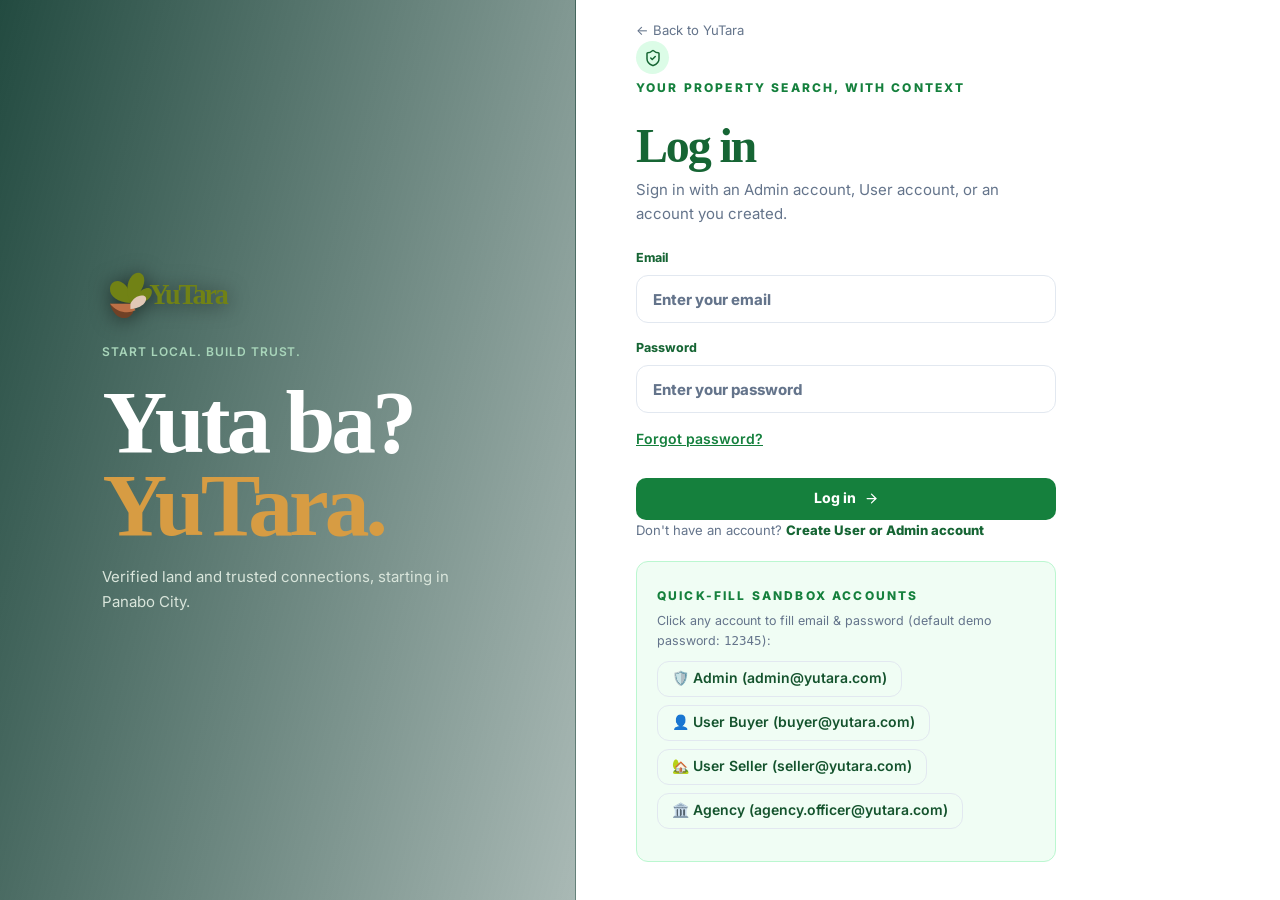
==== commit 85d4dff0: "Add Admin and User account creation, authentication, and Admin Workspace" ====
--- a/login.html
+++ b/login.html
@@ -4,7 +4,7 @@
   <meta charset="UTF-8" />
   <meta name="viewport" content="width=device-width, initial-scale=1, maximum-scale=5, viewport-fit=cover" />
   <meta name="theme-color" content="#14532d" />
-  <title>YuTara | Discover land with confidence</title>
+  <title>YuTara | Log in</title>
   <link rel="stylesheet" href="styles.css" />
 </head>
 <body>
@@ -38,7 +38,7 @@
         </div>
         <div class="eyebrow">Your property search, with context</div>
         <h2 class="display">Log in</h2>
-        <p class="muted">Welcome back to YuTara.</p>
+        <p class="muted">Sign in with an Admin account, User account, or an account you created.</p>
 
         <form onsubmit="handleLoginSubmit(event)" class="form-grid" novalidate>
           <label>
@@ -82,8 +82,49 @@
 
         <p class="login-register">
           Don't have an account?
-          <a href="register.html" class="button-link">Register here</a>
+          <a href="register.html" class="button-link">Create User or Admin account</a>
         </p>
+
+        <!-- Quick-Fill Demo & Custom Accounts Panel -->
+        <div class="verification-box" style="margin-top: 20px;">
+          <div class="eyebrow" style="margin-bottom: 6px;">Quick-Fill Sandbox Accounts</div>
+          <p class="muted" style="font-size: 0.78rem; margin: 0 0 10px 0;">
+            Click any account to fill email &amp; password (default demo password: <code>12345</code>):
+          </p>
+          <div style="display: flex; flex-wrap: wrap; gap: 8px;">
+            <button
+              type="button"
+              class="btn btn-ghost btn-sm"
+              onclick="quickFillLogin('admin@yutara.com', '12345', 'Admin')"
+            >
+              🛡️ Admin (admin@yutara.com)
+            </button>
+            <button
+              type="button"
+              class="btn btn-ghost btn-sm"
+              onclick="quickFillLogin('buyer@yutara.com', '12345', 'User / Buyer')"
+            >
+              👤 User Buyer (buyer@yutara.com)
+            </button>
+            <button
+              type="button"
+              class="btn btn-ghost btn-sm"
+              onclick="quickFillLogin('seller@yutara.com', '12345', 'User / Seller')"
+            >
+              🏡 User Seller (seller@yutara.com)
+            </button>
+            <button
+              type="button"
+              class="btn btn-ghost btn-sm"
+              onclick="quickFillLogin('agency.officer@yutara.com', '12345', 'Agency Officer')"
+            >
+              🏛️ Agency (agency.officer@yutara.com)
+            </button>
+          </div>
+
+          <!-- Dynamically shows accounts created via register.html or admin.html -->
+          <div id="custom-accounts-mount" style="margin-top: 12px;"></div>
+        </div>
       </div>
     </section>
 
